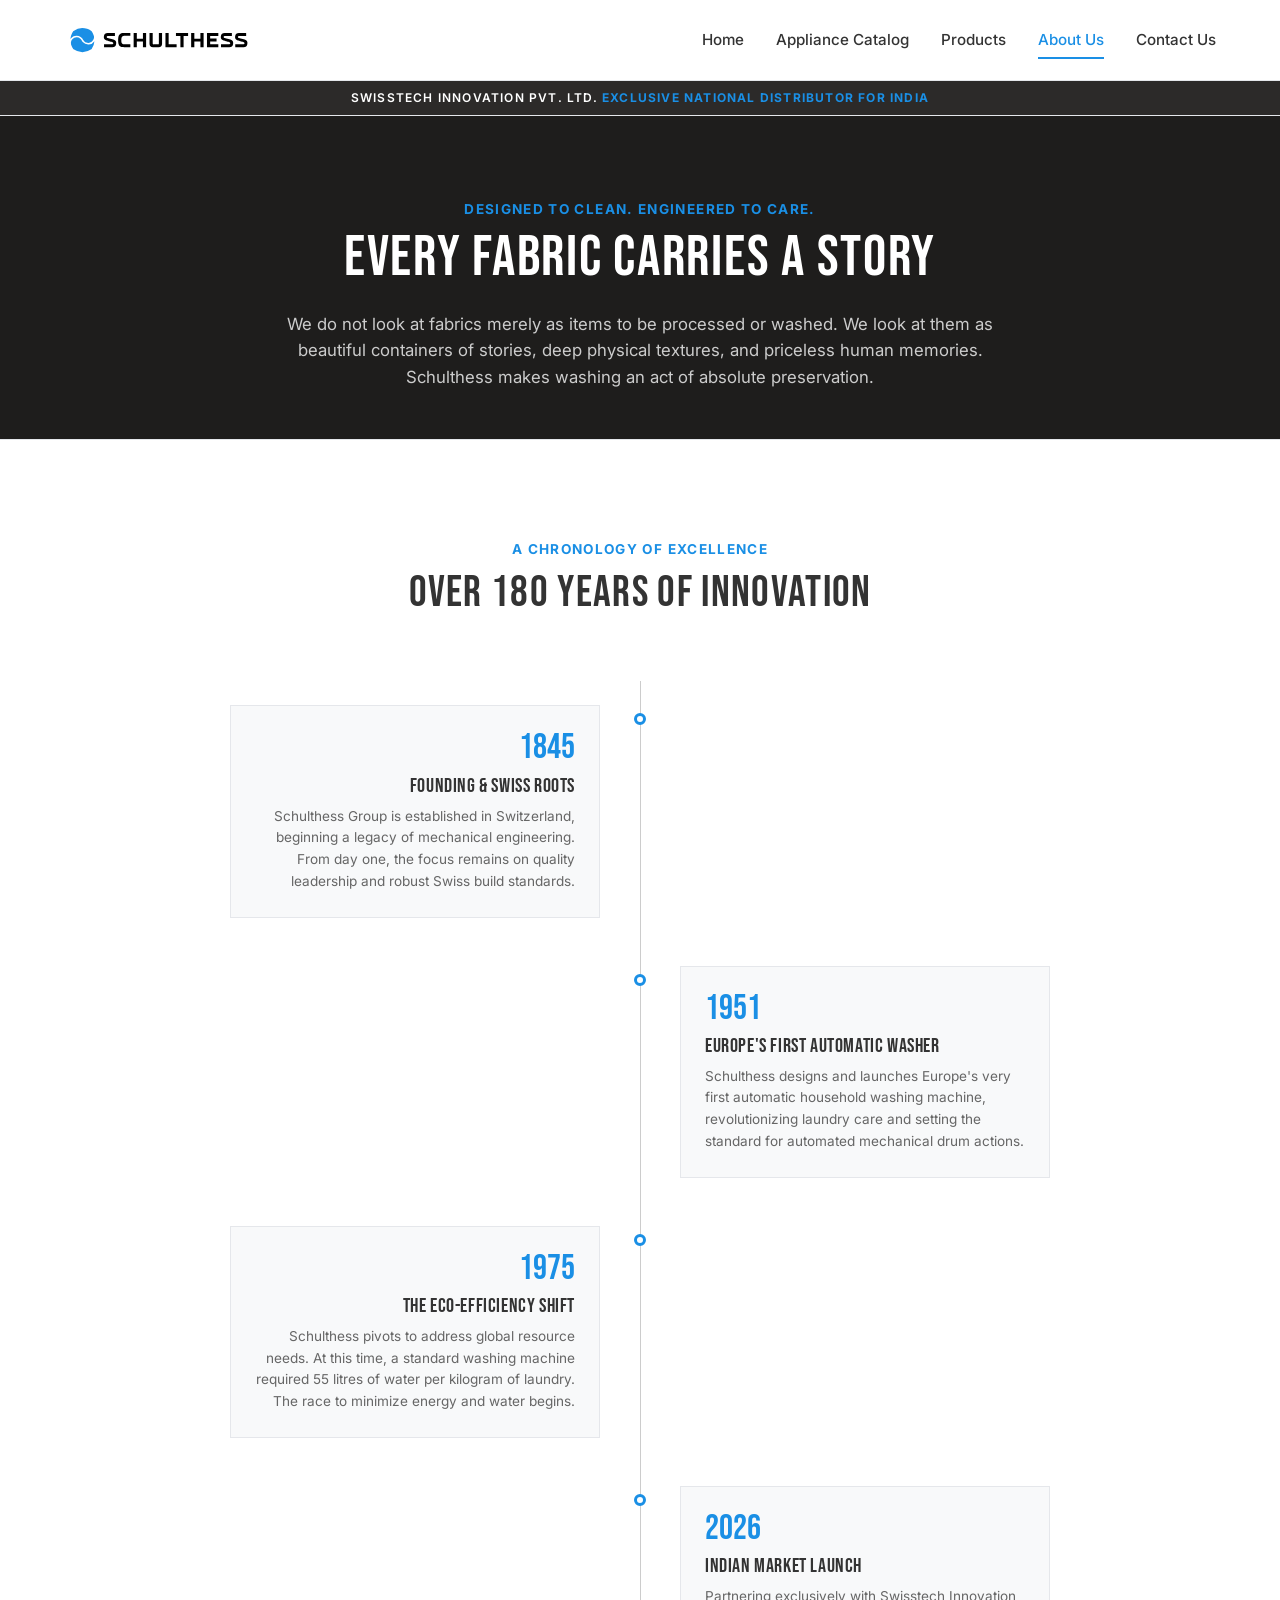
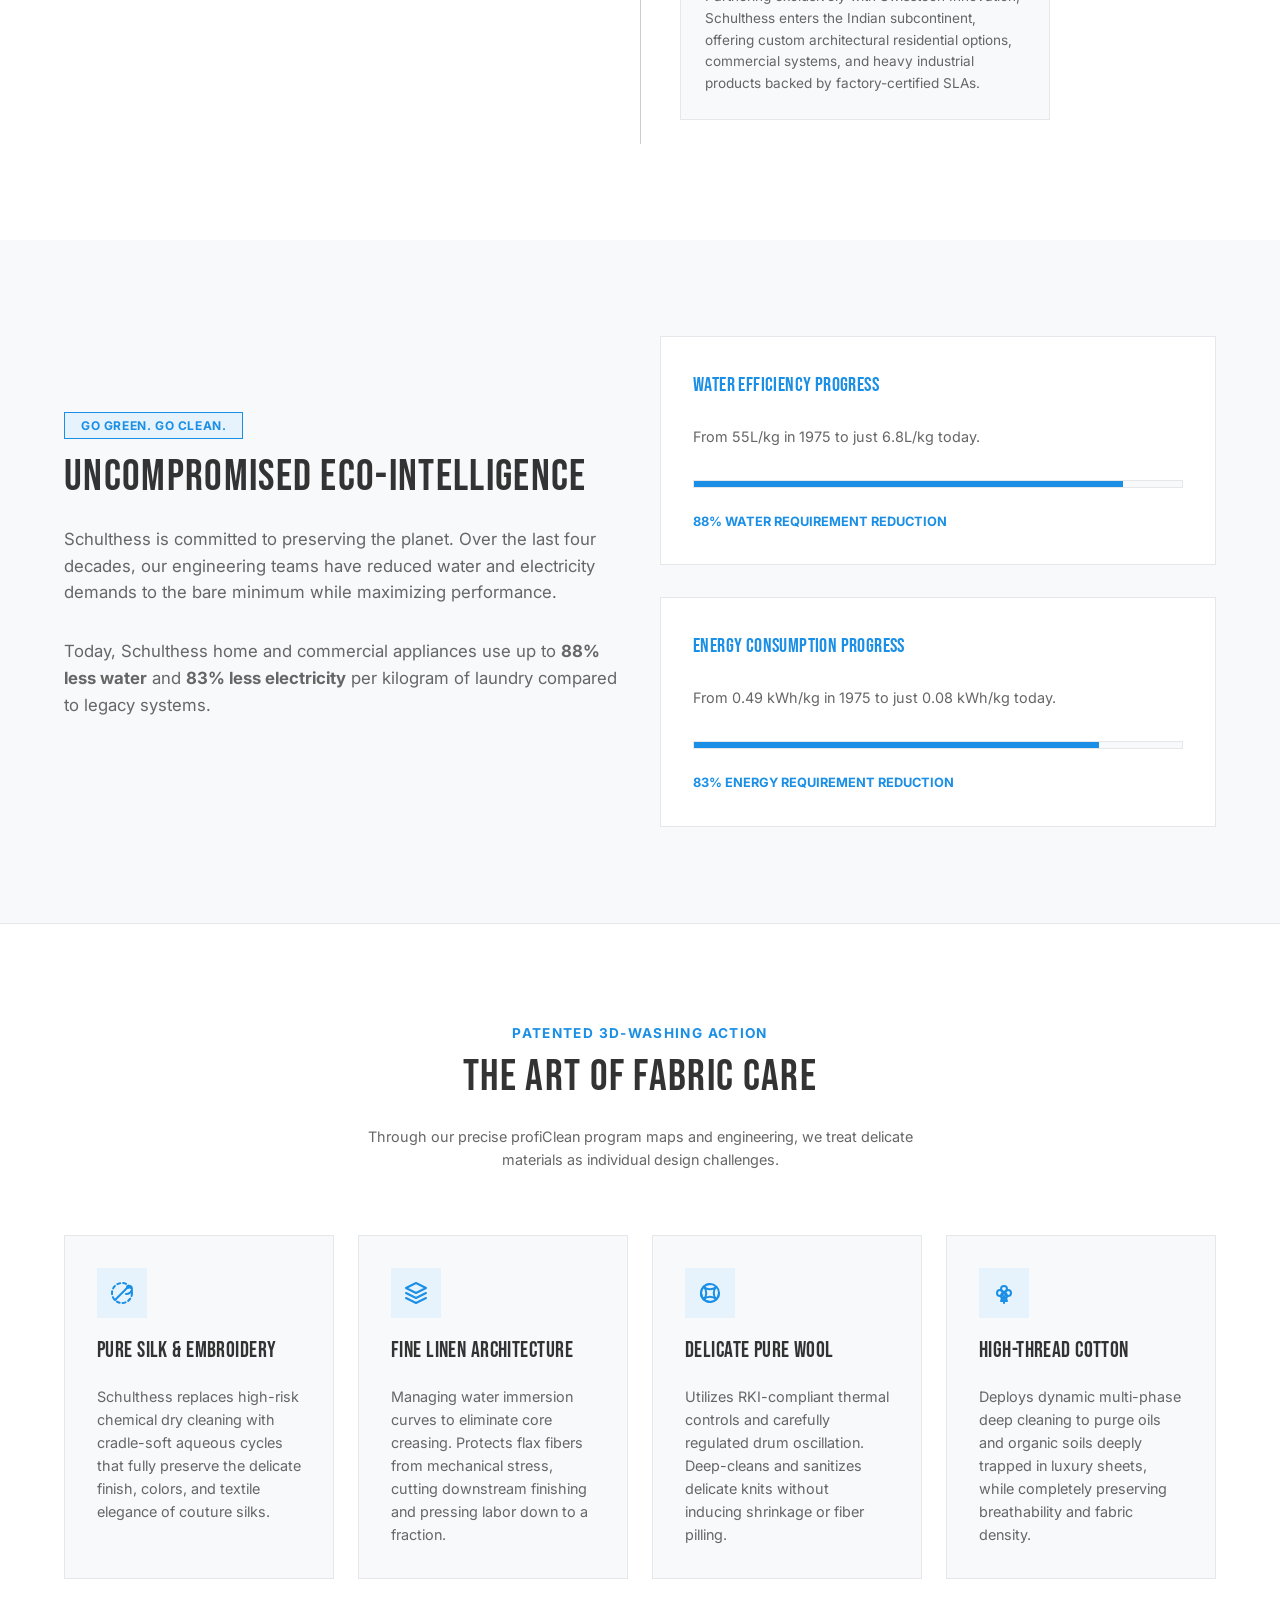
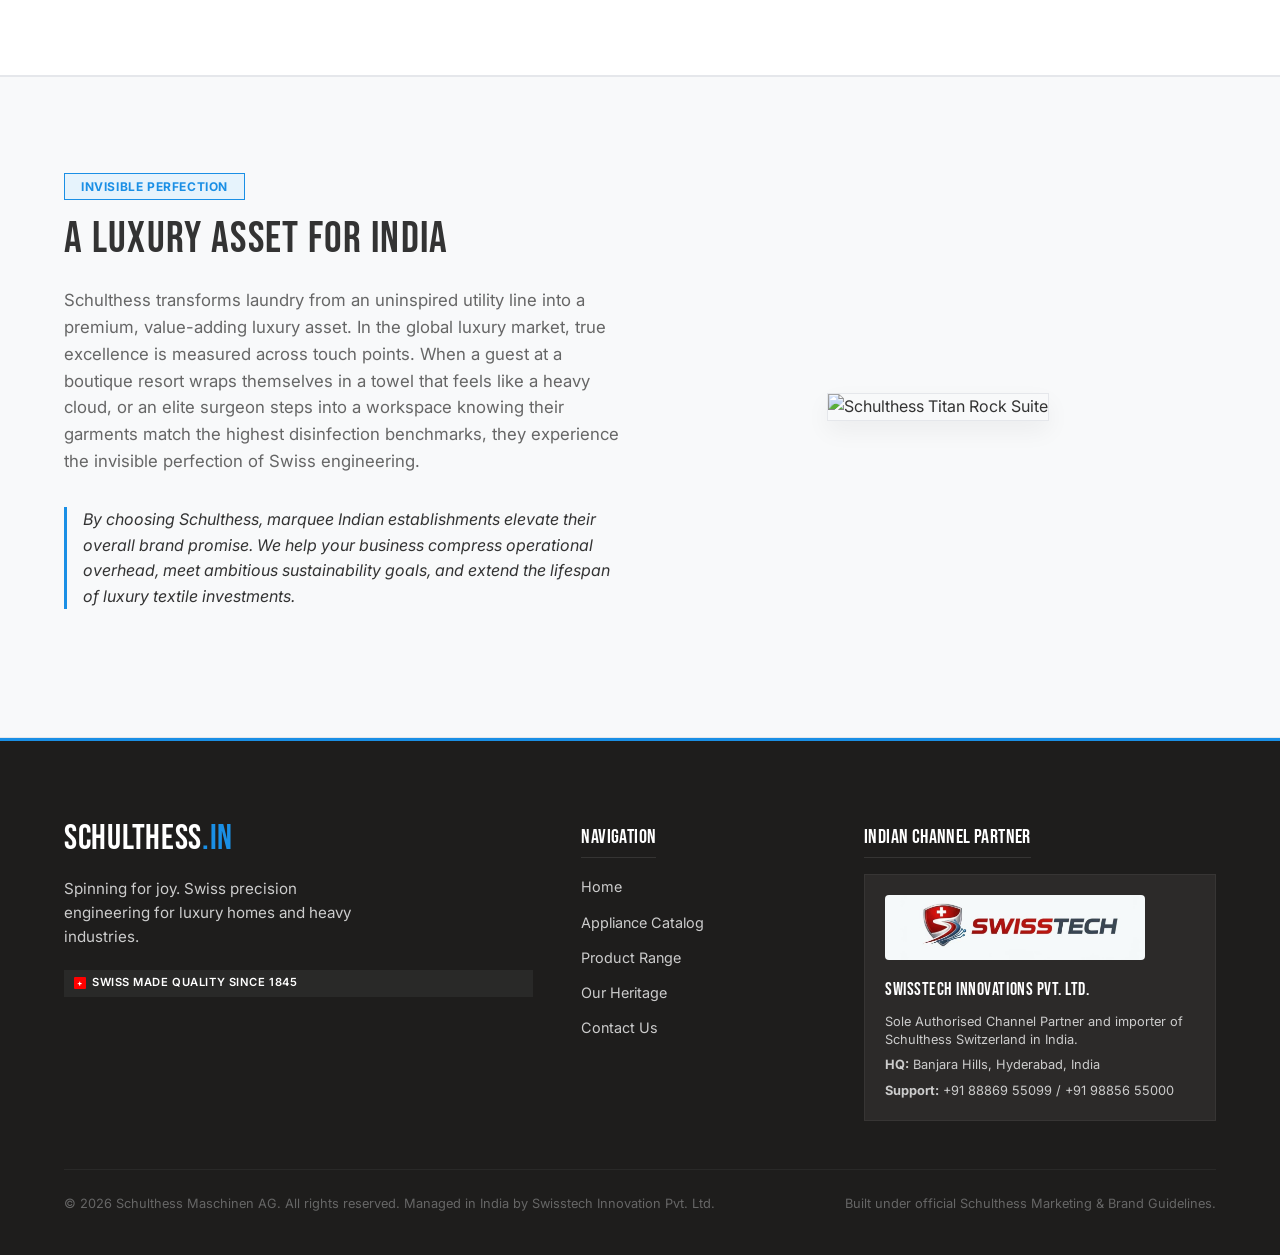
==== schulthess_in/website/about.html @ 448ae42d "feat: rename folder schulthess_website to schulthess_in" ====
<!DOCTYPE html>
<html lang="en">
<head>
  <meta charset="UTF-8">
  <meta name="viewport" content="width=device-width, initial-scale=1.0">
  <title>Our Heritage & Sustainability | Schulthess Swiss Precision</title>
  <meta name="description" content="Discover the 180-year legacy of Schulthess, from founding in 1845 to pioneering Europe's first automatic washing machine in 1951 and modern eco-friendly washing solutions.">
  <link rel="stylesheet" href="styles.css">
</head>
<body>

  <!-- GLOBAL NAVBAR -->
  <nav class="navbar" id="global-nav">
    <div class="container">
      <a href="index.html" class="logo-container" id="nav-logo">
        <img src="images/Schulthess_Logo_20_blau_schwarz.svg" alt="Schulthess" style="height: 38px;">
      </a>

      <div class="menu-toggle" id="mobile-menu" aria-label="Toggle Navigation">
        <span></span>
        <span></span>
        <span></span>
      </div>

      <ul class="nav-links" id="nav-menu">
        <li><a href="index.html" class="nav-link" id="nav-link-home">Home</a></li>
        <li><a href="shop.html" class="nav-link" id="nav-link-shop">Appliance Catalog</a></li>
        <li><a href="products.html" class="nav-link" id="nav-link-products">Products</a></li>
        <li><a href="about.html" class="nav-link active" id="nav-link-about">About Us</a></li>
        <li><a href="contact.html" class="nav-link" id="nav-link-contact">Contact Us</a></li>
      </ul>
    </div>
  </nav>

  <!-- EXCLUSIVE TRUST BANNER -->
  <div class="trust-banner" id="trust-badge">
    Swisstech Innovation Pvt. Ltd. <span>Exclusive National Distributor for India</span>
  </div>

  <!-- ABOUT HERO -->
  <header class="products-hero section-padding" id="about-hero" style="background: var(--bg-dark); border-bottom: 1px solid var(--border-color);">
    <div class="container">
      <div class="section-header" style="margin-bottom: 0;">
        <span class="section-tag" style="color: var(--schulthess-blue);">Designed to Clean. Engineered to Care.</span>
        <h1 class="heading-lg text-light" style="font-size: clamp(2.5rem, 4.5vw, 3.8rem);">Every Fabric Carries a Story</h1>
        <p class="hero-descr" style="color: #cccccc; margin: 1.5rem auto 0 auto; max-width: 750px;">
          We do not look at fabrics merely as items to be processed or washed. We look at them as beautiful containers of stories, deep physical textures, and priceless human memories. Schulthess makes washing an act of absolute preservation.
        </p>
      </div>
    </div>
  </header>

  <!-- HERITAGE STORY & TIMELINE -->
  <section class="timeline-section section-padding" id="timeline-section">
    <div class="container">
      <div class="section-header">
        <span class="section-tag">A Chronology of Excellence</span>
        <h2 class="heading-md">Over 180 Years of Innovation</h2>
      </div>

      <div class="timeline">
        <!-- 1845 -->
        <div class="timeline-item left" id="item-1845">
          <div class="timeline-content">
            <div class="timeline-date">1845</div>
            <h3 class="timeline-title">Founding & Swiss Roots</h3>
            <p class="timeline-body">
              Schulthess Group is established in Switzerland, beginning a legacy of mechanical engineering. From day one, the focus remains on quality leadership and robust Swiss build standards.
            </p>
          </div>
        </div>

        <!-- 1951 -->
        <div class="timeline-item right" id="item-1951">
          <div class="timeline-content">
            <div class="timeline-date">1951</div>
            <h3 class="timeline-title">Europe's First Automatic Washer</h3>
            <p class="timeline-body">
              Schulthess designs and launches Europe's very first automatic household washing machine, revolutionizing laundry care and setting the standard for automated mechanical drum actions.
            </p>
          </div>
        </div>

        <!-- 1975 -->
        <div class="timeline-item left" id="item-1975">
          <div class="timeline-content">
            <div class="timeline-date">1975</div>
            <h3 class="timeline-title">The Eco-Efficiency Shift</h3>
            <p class="timeline-body">
              Schulthess pivots to address global resource needs. At this time, a standard washing machine required 55 litres of water per kilogram of laundry. The race to minimize energy and water begins.
            </p>
          </div>
        </div>

        <!-- 2026 -->
        <div class="timeline-item right" id="item-2026">
          <div class="timeline-content">
            <div class="timeline-date">2026</div>
            <h3 class="timeline-title">Indian Market Launch</h3>
            <p class="timeline-body">
              Partnering exclusively with Swisstech Innovation, Schulthess enters the Indian subcontinent, offering custom architectural residential options, commercial systems, and heavy industrial products backed by factory-certified SLAs.
            </p>
          </div>
        </div>
      </div>
    </div>
  </section>

  <!-- SUSTAINABILITY CALLOUT SECTION -->
  <section class="partnership-section section-padding" id="sustainability-section">
    <div class="container grid-2">
      <div>
        <span class="badge-partnership" style="background: var(--schulthess-blue-light); color: var(--schulthess-blue); border-color: var(--schulthess-blue);">Go Green. Go Clean.</span>
        <h2 class="heading-md" style="margin-top: 1rem;">Uncompromised Eco-Intelligence</h2>
        <p class="hero-descr" style="margin-top: 1rem;">
          Schulthess is committed to preserving the planet. Over the last four decades, our engineering teams have reduced water and electricity demands to the bare minimum while maximizing performance.
        </p>
        <p class="hero-descr" style="margin-top: 1rem; font-size: 1.05rem;">
          Today, Schulthess home and commercial appliances use up to <strong>88% less water</strong> and <strong>83% less electricity</strong> per kilogram of laundry compared to legacy systems.
        </p>
      </div>

      <div style="display: flex; flex-direction: column; gap: 2rem;">
        <!-- Water efficiency visual bar -->
        <div class="feature-card" style="background: var(--bg-primary);">
          <h4 class="heading-sm" style="font-size: 1.25rem; color: var(--schulthess-blue);">Water Efficiency Progress</h4>
          <p class="feature-descr" style="margin: 0.5rem 0 1rem 0;">From 55L/kg in 1975 to just 6.8L/kg today.</p>
          <div style="width: 100%; height: 8px; background: var(--bg-secondary); border: 1px solid var(--border-color); overflow: hidden; position: relative;">
            <div style="width: 88%; height: 100%; background: var(--schulthess-blue);"></div>
          </div>
          <span style="font-size: 0.8rem; text-transform: uppercase; color: var(--schulthess-blue); font-weight: 700; margin-top: 0.5rem; display: block;">88% Water Requirement Reduction</span>
        </div>

        <!-- Energy efficiency visual bar -->
        <div class="feature-card" style="background: var(--bg-primary);">
          <h4 class="heading-sm" style="font-size: 1.25rem; color: var(--schulthess-blue);">Energy Consumption Progress</h4>
          <p class="feature-descr" style="margin: 0.5rem 0 1rem 0;">From 0.49 kWh/kg in 1975 to just 0.08 kWh/kg today.</p>
          <div style="width: 100%; height: 8px; background: var(--bg-secondary); border: 1px solid var(--border-color); overflow: hidden; position: relative;">
            <div style="width: 83%; height: 100%; background: var(--schulthess-blue);"></div>
          </div>
          <span style="font-size: 0.8rem; text-transform: uppercase; color: var(--schulthess-blue); font-weight: 700; margin-top: 0.5rem; display: block;">83% Energy Requirement Reduction</span>
        </div>
      </div>
    </div>
  </section>

  <!-- FABRIC CARE GRID -->
  <section class="features-section section-padding" id="fabric-care-section" style="background: var(--bg-primary);">
    <div class="container">
      <div class="section-header">
        <span class="section-tag">Patented 3D-Washing Action</span>
        <h2 class="heading-md">The Art of Fabric Care</h2>
        <p class="feature-descr" style="max-width: 600px; margin: 0 auto;">Through our precise profiClean program maps and engineering, we treat delicate materials as individual design challenges.</p>
      </div>
      
      <div class="grid-4" style="margin-top: 3rem;">
        <!-- Silk -->
        <div class="feature-card">
          <div class="feature-icon-wrapper">
            <svg viewBox="0 0 24 24" style="fill: none !important;" stroke="currentColor" stroke-width="2" stroke-linecap="round" stroke-linejoin="round" aria-hidden="true">
              <circle cx="12" cy="12" r="10" stroke-dasharray="3 3" />
              <path d="M19 5L5 19" />
              <circle cx="18" cy="6" r="1" />
              <path d="M18 6c2-2 4-1 4 2s-3 5-6 5" />
            </svg>
          </div>
          <h3 class="heading-sm feature-title">Pure Silk & Embroidery</h3>
          <p class="feature-descr">
            Schulthess replaces high-risk chemical dry cleaning with cradle-soft aqueous cycles that fully preserve the delicate finish, colors, and textile elegance of couture silks.
          </p>
        </div>

        <!-- Linen -->
        <div class="feature-card">
          <div class="feature-icon-wrapper">
            <svg viewBox="0 0 24 24" style="fill: none !important;" stroke="currentColor" stroke-width="2" stroke-linecap="round" stroke-linejoin="round" aria-hidden="true">
              <polygon points="12 2 2 7 12 12 22 7 12 2" />
              <polyline points="2 17 12 22 22 17" />
              <polyline points="2 12 12 17 22 12" />
            </svg>
          </div>
          <h3 class="heading-sm feature-title">Fine Linen Architecture</h3>
          <p class="feature-descr">
            Managing water immersion curves to eliminate core creasing. Protects flax fibers from mechanical stress, cutting downstream finishing and pressing labor down to a fraction.
          </p>
        </div>

        <!-- Wool -->
        <div class="feature-card">
          <div class="feature-icon-wrapper">
            <svg viewBox="0 0 24 24" style="fill: none !important;" stroke="currentColor" stroke-width="2" stroke-linecap="round" stroke-linejoin="round" aria-hidden="true">
              <circle cx="12" cy="12" r="9" />
              <path d="M12 3a9 9 0 0 0 0 18" />
              <path d="M3 12a9 9 0 0 0 18 0" />
              <path d="M6 6c3 3 9 3 12 0" />
              <path d="M6 18c3-3 9-3 12 0" />
              <path d="M6 6c3 3 3 9 0 12" />
              <path d="M18 6c-3 3-3 9 0 12" />
            </svg>
          </div>
          <h3 class="heading-sm feature-title">Delicate Pure Wool</h3>
          <p class="feature-descr">
            Utilizes RKI-compliant thermal controls and carefully regulated drum oscillation. Deep-cleans and sanitizes delicate knits without inducing shrinkage or fiber pilling.
          </p>
        </div>

        <!-- Cotton -->
        <div class="feature-card">
          <div class="feature-icon-wrapper">
            <svg viewBox="0 0 24 24" style="fill: none !important;" stroke="currentColor" stroke-width="2" stroke-linecap="round" stroke-linejoin="round" aria-hidden="true">
              <circle cx="12" cy="8" r="3" />
              <circle cx="8" cy="12" r="3" />
              <circle cx="16" cy="12" r="3" />
              <circle cx="12" cy="15" r="3" />
              <path d="M12 15c-2 2-3 5-3 5h6s-1-3-3-5" />
              <path d="M12 20v2" />
            </svg>
          </div>
          <h3 class="heading-sm feature-title">High-Thread Cotton</h3>
          <p class="feature-descr">
            Deploys dynamic multi-phase deep cleaning to purge oils and organic soils deeply trapped in luxury sheets, while completely preserving breathability and fabric density.
          </p>
        </div>
      </div>
    </div>
  </section>

  <!-- LUXURY BRAND MISSION -->
  <section class="partnership-section section-padding" id="luxury-mission-section" style="background: var(--bg-secondary); border-top: 1px solid var(--border-color); border-bottom: 1px solid var(--border-color);">
    <div class="container grid-2">
      <div>
        <span class="badge-partnership" style="background: var(--schulthess-blue-light); color: var(--schulthess-blue); border-color: var(--schulthess-blue);">Invisible Perfection</span>
        <h2 class="heading-md" style="margin-top: 1rem;">A Luxury Asset for India</h2>
        <p class="hero-descr">
          Schulthess transforms laundry from an uninspired utility line into a premium, value-adding luxury asset. In the global luxury market, true excellence is measured across touch points. When a guest at a boutique resort wraps themselves in a towel that feels like a heavy cloud, or an elite surgeon steps into a workspace knowing their garments match the highest disinfection benchmarks, they experience the invisible perfection of Swiss engineering.
        </p>
        <p class="hero-descr" style="font-size: 1rem; font-style: italic; color: var(--text-dark); border-left: 3px solid var(--schulthess-blue); padding-left: 1rem; margin-top: 1rem;">
          By choosing Schulthess, marquee Indian establishments elevate their overall brand promise. We help your business compress operational overhead, meet ambitious sustainability goals, and extend the lifespan of luxury textile investments.
        </p>
      </div>
      <div style="display: flex; justify-content: center; align-items: center; position: relative;">
        <img src="images/Titan_Rock_Inszenierung_Room2.jpg" alt="Schulthess Titan Rock Suite" style="max-width: 100%; border: 1px solid var(--border-color); box-shadow: 0 10px 25px rgba(0,0,0,0.05); max-height: 300px; object-fit: cover;">
      </div>
    </div>
  </section>

  <!-- GLOBAL FOOTER -->
  <footer class="footer" id="global-footer">
    <div class="container">
      <div class="footer-grid">
        <div class="footer-brand" id="footer-logo">
          <div class="footer-logo-text">SCHULTHESS<span>.IN</span></div>
          <p class="footer-tagline">Spinning for joy. Swiss precision engineering for luxury homes and heavy industries.</p>
          <div class="swiss-made-badge" id="swiss-made">
            <span class="swiss-cross">+</span>
            <span>Swiss Made Quality Since 1845</span>
          </div>
        </div>
        <div class="footer-nav" id="footer-links-col">
          <h4 class="footer-col-title">Navigation</h4>
          <ul class="footer-links">
            <li><a href="index.html">Home</a></li>
            <li><a href="shop.html">Appliance Catalog</a></li>
            <li><a href="products.html">Product Range</a></li>
            <li><a href="about.html">Our Heritage</a></li>
            <li><a href="contact.html">Contact Us</a></li>
          </ul>
        </div>
        <div class="footer-partner" id="footer-partner-col">
          <h4 class="footer-col-title">Indian Channel Partner</h4>
          <div class="footer-partner-card">
            <img src="images/swisstech_logo.jpg" alt="Swisstech Innovations" class="footer-partner-logo">
            <h4>Swisstech Innovations Pvt. Ltd.</h4>
            <p>Sole Authorised Channel Partner and importer of Schulthess Switzerland in India.</p>
            <p><strong>HQ:</strong> Banjara Hills, Hyderabad, India</p>
            <p><strong>Support:</strong> +91 88869 55099 / +91 98856 55000</p>
          </div>
        </div>
      </div>
      <div class="footer-bottom">
        <p>&copy; 2026 Schulthess Maschinen AG. All rights reserved. Managed in India by Swisstech Innovation Pvt. Ltd.</p>
        <p>Built under official Schulthess Marketing & Brand Guidelines.</p>
      </div>
    </div>
  </footer>

  <!-- MOBILE NAVIGATION TRIGGER JAVASCRIPT -->
  <script>
    const mobileMenu = document.getElementById('mobile-menu');
    const navMenu = document.getElementById('nav-menu');
    const navbar = document.getElementById('global-nav');

    mobileMenu.addEventListener('click', () => {
      navMenu.classList.toggle('active');
      mobileMenu.classList.toggle('active');
    });

    window.addEventListener('scroll', () => {
      if (window.scrollY > 50) {
        navbar.classList.add('navbar-scrolled');
      } else {
        navbar.classList.remove('navbar-scrolled');
      }
    });
  </script>
</body>
</html>
---- schulthess_in/website/styles.css ----
@import url('https://fonts.googleapis.com/css2?family=Bebas+Neue&family=Inter:wght@300;400;500;600;700&display=swap');

/* --- DESIGN SYSTEM & TOKEN VARIABLES --- */
:root {
  /* Brand Colors */
  --schulthess-blue: #1A8FE5;
  --schulthess-blue-dark: #0f62a1;
  --schulthess-blue-light: #e6f3fc;
  
  /* Neutral Palette */
  --bg-primary: #ffffff;
  --bg-secondary: #f8f9fa;
  --bg-dark: #1e1d1c;
  --bg-dark-accent: #2c2a29;
  --text-dark: #333333;
  --text-muted: #666666;
  --text-light: #ffffff;
  --border-color: #e5e7eb;
  --border-color-dark: #cccccc;
  
  /* Fonts */
  --font-heading: 'Bebas Neue', 'Helvetica Neue', Arial, sans-serif;
  --font-body: 'Inter', -apple-system, BlinkMacSystemFont, Arial, sans-serif;
  
  /* Transitions */
  --transition-fast: 0.15s ease;
  --transition-normal: 0.25s ease;
}

/* --- RESET & GLOBAL STYLES --- */
*, *::before, *::after {
  box-sizing: border-box;
  margin: 0;
  padding: 0;
}

html {
  scroll-behavior: smooth;
  font-size: 16px;
  -webkit-font-smoothing: antialiased;
}

body {
  font-family: var(--font-body);
  background-color: var(--bg-primary);
  color: var(--text-dark);
  line-height: 1.6;
  overflow-x: hidden;
}

/* Custom Scrollbar - Flat and Minimal */
::-webkit-scrollbar {
  width: 8px;
}
::-webkit-scrollbar-track {
  background: var(--bg-secondary);
}
::-webkit-scrollbar-thumb {
  background: var(--border-color-dark);
  border-radius: 0px;
}
::-webkit-scrollbar-thumb:hover {
  background: var(--schulthess-blue);
}

/* --- TYPOGRAPHY --- */
h1, h2, h3, h4, h5, h6 {
  font-family: var(--font-heading);
  letter-spacing: 0.03em;
  font-weight: 400;
  text-transform: uppercase;
  color: var(--text-dark);
}

p {
  font-weight: 400;
  color: var(--text-muted);
}

.heading-lg {
  font-size: clamp(3rem, 5vw, 4.5rem);
  line-height: 1.0;
  margin-bottom: 1.5rem;
}

.heading-md {
  font-size: clamp(2rem, 3.5vw, 2.75rem);
  line-height: 1.1;
  margin-bottom: 1.5rem;
}

.heading-sm {
  font-size: clamp(1.2rem, 1.8vw, 1.5rem);
  letter-spacing: 0.02em;
}

/* --- LAYOUT UTILITIES --- */
.container {
  width: 100%;
  max-width: 1200px;
  margin: 0 auto;
  padding: 0 1.5rem;
}

.grid-2 {
  display: grid;
  grid-template-columns: repeat(2, 1fr);
  gap: 2.5rem;
  align-items: center;
}

.grid-3 {
  display: grid;
  grid-template-columns: repeat(3, 1fr);
  gap: 2rem;
}

.grid-4 {
  display: grid;
  grid-template-columns: repeat(4, 1fr);
  gap: 1.5rem;
}

@media (max-width: 992px) {
  .grid-2, .grid-3, .grid-4 {
    grid-template-columns: 1fr;
    gap: 2rem;
  }
}

.section-padding {
  padding: 6rem 0;
}

@media (max-width: 768px) {
  .section-padding {
    padding: 4rem 0;
  }
}

/* --- BUTTONS --- */
.btn {
  display: inline-flex;
  align-items: center;
  justify-content: center;
  padding: 0.8rem 2rem;
  font-family: var(--font-body);
  font-weight: 600;
  font-size: 0.9rem;
  letter-spacing: 0.05em;
  text-transform: uppercase;
  text-decoration: none;
  border-radius: 0px; /* Sharp corners like Swiss site */
  cursor: pointer;
  transition: all var(--transition-fast);
  border: 1px solid transparent;
}

.btn-primary {
  background-color: var(--schulthess-blue);
  color: var(--text-light);
  border-color: var(--schulthess-blue);
}

.btn-primary:hover {
  background-color: var(--schulthess-blue-dark);
  border-color: var(--schulthess-blue-dark);
}

.btn-secondary {
  background-color: transparent;
  color: var(--text-dark);
  border-color: var(--text-dark);
}

.btn-secondary:hover {
  background-color: var(--text-dark);
  color: var(--text-light);
}

.btn-white-outline {
  background-color: transparent;
  color: var(--text-light);
  border-color: var(--text-light);
}

.btn-white-outline:hover {
  background-color: var(--text-light);
  color: var(--text-dark);
}

.btn-green {
  background-color: #a5cd7c;
  color: #1e1d1c;
  border-color: #a5cd7c;
}

.btn-green:hover {
  background-color: #8eb365;
  border-color: #8eb365;
}

/* --- NAVBAR --- */
.navbar {
  position: fixed;
  top: 0;
  left: 0;
  width: 100%;
  z-index: 1000;
  background: var(--bg-primary);
  border-bottom: 1px solid var(--border-color);
  transition: all var(--transition-normal);
}

.navbar .container {
  display: flex;
  justify-content: space-between;
  align-items: center;
  height: 80px;
}

.logo-container {
  display: flex;
  align-items: center;
  text-decoration: none;
  gap: 0.5rem;
}

.logo-nautilus {
  width: 36px;
  height: 36px;
}

.logo-text {
  font-family: var(--font-heading);
  font-size: 2.0rem;
  color: var(--text-dark);
  letter-spacing: 0.02em;
  line-height: 1;
}

.logo-text span {
  color: var(--schulthess-blue);
}

.nav-links {
  display: flex;
  list-style: none;
  gap: 2rem;
  align-items: center;
}

.nav-link {
  text-decoration: none;
  color: var(--text-dark);
  font-family: var(--font-body);
  font-weight: 500;
  font-size: 0.95rem;
  transition: color var(--transition-fast);
  padding: 0.5rem 0;
  border-bottom: 2px solid transparent;
}

.nav-link:hover, .nav-link.active {
  color: var(--schulthess-blue);
  border-bottom-color: var(--schulthess-blue);
}

/* Mobile Menu Toggle */
.menu-toggle {
  display: none;
  flex-direction: column;
  justify-content: space-between;
  width: 25px;
  height: 18px;
  cursor: pointer;
}

.menu-toggle span {
  display: block;
  width: 100%;
  height: 2px;
  background-color: var(--text-dark);
  transition: all var(--transition-fast);
}

@media (max-width: 768px) {
  .menu-toggle {
    display: flex;
  }
  .nav-links {
    position: fixed;
    top: 80px;
    left: -100%;
    width: 100%;
    height: calc(100vh - 80px);
    background: var(--bg-primary);
    flex-direction: column;
    padding: 2.5rem 1.5rem;
    gap: 1.5rem;
    align-items: flex-start;
    transition: left var(--transition-normal);
    border-top: 1px solid var(--border-color);
  }
  .nav-links.active {
    left: 0;
  }
}

/* --- TRUST BANNER --- */
.trust-banner {
  background: var(--bg-dark-accent);
  color: var(--text-light);
  padding: 0.5rem 0;
  font-size: 0.75rem;
  letter-spacing: 0.1em;
  text-transform: uppercase;
  text-align: center;
  position: relative;
  z-index: 999;
  font-weight: 600;
  margin-top: 80px; /* Account for navbar */
  border-bottom: 1px solid var(--border-color);
}

.trust-banner span {
  color: var(--schulthess-blue);
  font-weight: bold;
}

/* --- HERO SECTION --- */
.hero {
  background: var(--bg-secondary);
  padding: 5rem 0;
  min-height: auto;
  border-bottom: 1px solid var(--border-color);
}

.hero-content {
  display: flex;
  flex-direction: column;
}

.hero-subtitle {
  font-size: 0.85rem;
  letter-spacing: 0.1em;
  text-transform: uppercase;
  color: var(--schulthess-blue);
  font-weight: 700;
  margin-bottom: 0.75rem;
}

.hero-descr {
  font-size: 1.05rem;
  color: var(--text-muted);
  margin-bottom: 2rem;
  font-weight: 400;
}

.hero-ctas {
  display: flex;
  gap: 1rem;
}

.hero-visual {
  display: flex;
  justify-content: center;
  align-items: center;
}

/* Circular Drum / Machine Graphic Styled Clean & Flat */
.drum-graphic {
  position: relative;
  width: 320px;
  height: 320px;
  border: 1px solid var(--border-color-dark);
  display: flex;
  align-items: center;
  justify-content: center;
  background: var(--bg-primary);
}

.drum-circle {
  position: absolute;
  border-radius: 50%;
  border: 1px solid var(--border-color);
}

.drum-circle-outer {
  width: 85%;
  height: 85%;
  border: 2px solid var(--schulthess-blue);
  opacity: 0.2;
}

.drum-circle-mid {
  width: 70%;
  height: 70%;
  border: 1.5px dashed var(--schulthess-blue);
  opacity: 0.4;
}

.drum-circle-inner {
  width: 55%;
  height: 55%;
  border: 1px solid var(--border-color-dark);
  display: flex;
  align-items: center;
  justify-content: center;
  background: var(--bg-secondary);
}

.drum-core {
  font-family: var(--font-heading);
  font-size: 2.2rem;
  color: var(--schulthess-blue);
  letter-spacing: 0.05em;
  text-align: center;
}

.drum-core span {
  display: block;
  font-size: 0.8rem;
  font-family: var(--font-body);
  color: var(--text-dark);
  text-transform: uppercase;
  letter-spacing: 0.1em;
  font-weight: 700;
}

@media (max-width: 992px) {
  .hero {
    padding: 3rem 0;
  }
  .drum-graphic {
    width: 250px;
    height: 250px;
    margin-top: 2rem;
  }
}

/* --- STATS SECTION --- */
.stats-bar {
  background: var(--bg-dark);
  color: var(--text-light);
  padding: 3rem 0;
  border-bottom: 1px solid var(--border-color);
}

.stats-grid {
  display: grid;
  grid-template-columns: repeat(4, 1fr);
  gap: 1.5rem;
  text-align: center;
}

.stat-item {
  border-right: 1px solid rgba(255,255,255,0.1);
  padding: 0 1rem;
}

.stat-item:last-child {
  border-right: none;
}

.stat-num {
  font-family: var(--font-heading);
  font-size: 3.5rem;
  line-height: 1;
  color: var(--schulthess-blue);
  margin-bottom: 0.25rem;
}

.stat-num span {
  color: #a5cd7c;
}

.stat-label {
  font-size: 0.8rem;
  text-transform: uppercase;
  letter-spacing: 0.08em;
  color: #cccccc;
  font-weight: 500;
}

@media (max-width: 768px) {
  .stats-grid {
    grid-template-columns: repeat(2, 1fr);
    gap: 2rem;
  }
  .stat-item {
    border-right: none;
  }
}

/* --- FEATURES GRID / PILLARS --- */
.features-section {
  background: var(--bg-primary);
  border-bottom: 1px solid var(--border-color);
}

.section-header {
  text-align: center;
  max-width: 800px;
  margin: 0 auto 4rem auto;
}

.section-header .section-tag {
  color: var(--schulthess-blue);
  font-size: 0.85rem;
  text-transform: uppercase;
  letter-spacing: 0.1em;
  font-weight: 700;
  margin-bottom: 0.5rem;
  display: inline-block;
}

.features-grid {
  display: grid;
  grid-template-columns: repeat(3, 1fr);
  gap: 2rem;
}

.feature-card {
  background: var(--bg-secondary);
  border: 1px solid var(--border-color);
  border-radius: 0px;
  padding: 2rem;
  transition: all var(--transition-fast);
  display: flex;
  flex-direction: column;
  gap: 1rem;
}

.feature-card:hover {
  background: var(--bg-primary);
  border-color: var(--schulthess-blue);
}

.feature-icon-wrapper {
  width: 50px;
  height: 50px;
  background: var(--schulthess-blue-light);
  display: flex;
  align-items: center;
  justify-content: center;
  color: var(--schulthess-blue);
  transition: all var(--transition-fast);
}

.feature-card:hover .feature-icon-wrapper {
  background: var(--schulthess-blue);
  color: var(--text-light);
}

.feature-icon-wrapper svg {
  width: 24px;
  height: 24px;
  fill: currentColor;
}

.feature-title {
  color: var(--text-dark);
  font-size: 1.35rem;
}

.feature-descr {
  color: var(--text-muted);
  font-size: 0.9rem;
}

/* --- PARTNERSHIP HIGHLIGHT --- */
.partnership-section {
  background: var(--bg-secondary);
  border-bottom: 1px solid var(--border-color);
}

.partnership-content {
  display: flex;
  flex-direction: column;
  gap: 1.25rem;
}

.badge-partnership {
  align-self: flex-start;
  background: #e6f7df;
  color: #4b7d30;
  padding: 0.3rem 1rem;
  font-size: 0.75rem;
  font-weight: 700;
  text-transform: uppercase;
  letter-spacing: 0.05em;
  border: 1px solid #d1eed1;
}

.partnership-logo-grid {
  display: flex;
  gap: 2rem;
  align-items: center;
  margin-top: 1.5rem;
}

.partner-logo-box {
  background: var(--bg-primary);
  border: 1px solid var(--border-color);
  padding: 1rem 2rem;
  display: flex;
  align-items: center;
  justify-content: center;
  height: 70px;
  width: 180px;
}

.partner-logo-box h3 {
  font-size: 1.5rem;
  letter-spacing: 0.02em;
  color: var(--text-dark);
}

.partner-logo-box h3 span {
  color: var(--schulthess-blue);
}

/* --- INTERACTIVE PRODUCT TABS (PRODUCTS PAGE) --- */
.products-hero {
  background: var(--bg-dark);
  color: var(--text-light);
  padding: 5rem 0 3rem 0;
  border-bottom: 1px solid var(--border-color);
}

.products-hero .heading-lg {
  color: var(--text-light);
}

.tabs-container {
  margin-top: -2rem;
  position: relative;
  z-index: 10;
  background: var(--bg-primary);
  padding-bottom: 4rem;
}

.tabs-nav {
  display: flex;
  justify-content: center;
  gap: 1rem;
  margin-bottom: 3rem;
}

.tab-btn {
  background: var(--bg-secondary);
  border: 1px solid var(--border-color);
  padding: 1rem 2rem;
  font-family: var(--font-body);
  font-weight: 600;
  font-size: 0.9rem;
  letter-spacing: 0.02em;
  text-transform: uppercase;
  color: var(--text-dark);
  cursor: pointer;
  border-radius: 0px;
  transition: all var(--transition-fast);
  min-width: 180px;
  text-align: center;
}

.tab-btn.active {
  background: var(--schulthess-blue);
  color: var(--text-light);
  border-color: var(--schulthess-blue);
}

.tab-btn:hover:not(.active) {
  border-color: var(--schulthess-blue);
}

@media (max-width: 768px) {
  .tabs-nav {
    flex-direction: column;
    align-items: stretch;
    padding: 0 1rem;
  }
}

.tab-pane {
  display: none;
}

.tab-pane.active {
  display: block;
}

/* Product Showcase Layout - Split Grid */
.product-showcase {
  display: grid;
  grid-template-columns: 1fr 1.5fr;
  gap: 3rem;
  margin-bottom: 4rem;
  align-items: start;
}

.product-gallery {
  position: relative;
  background: var(--bg-secondary);
  border: 1px solid var(--border-color);
  height: 400px;
  display: flex;
  align-items: center;
  justify-content: center;
  overflow: hidden;
}

.product-placeholder-img {
  z-index: 2;
  text-align: center;
  color: var(--text-muted);
}

.product-placeholder-img svg {
  width: 90px;
  height: 90px;
  color: var(--border-color-dark);
  margin-bottom: 1rem;
}

.color-swatches {
  display: flex;
  gap: 0.75rem;
  justify-content: center;
  margin-top: 1rem;
}

.swatch {
  width: 20px;
  height: 20px;
  border-radius: 50%;
  border: 1.5px solid var(--bg-primary);
  box-shadow: 0 0 0 1px var(--border-color-dark);
  cursor: pointer;
  transition: transform var(--transition-fast);
}

.swatch:hover, .swatch.active {
  transform: scale(1.15);
}

.swatch-snow { background-color: #ffffff; }
.swatch-stone { background-color: #9e978e; }
.swatch-carbon { background-color: #444241; }
.swatch-gold { background-color: #d4af37; }
.swatch-rose { background-color: #b76e79; }
.swatch-titan { background-color: #555d61; }

.product-details {
  display: flex;
  flex-direction: column;
  gap: 1rem;
}

.model-series {
  color: var(--schulthess-blue);
  font-family: var(--font-body);
  font-weight: 700;
  font-size: 0.85rem;
  text-transform: uppercase;
  letter-spacing: 0.05em;
}

.product-description {
  color: var(--text-muted);
  font-size: 0.95rem;
  line-height: 1.6;
}

.product-spec-highlights {
  display: grid;
  grid-template-columns: repeat(3, 1fr);
  gap: 1rem;
  margin: 1rem 0;
}

.spec-highlight-card {
  background: var(--bg-secondary);
  border: 1px solid var(--border-color);
  padding: 1rem;
  text-align: center;
}

.spec-highlight-card .spec-num {
  font-family: var(--font-heading);
  font-size: 1.8rem;
  color: var(--text-dark);
  line-height: 1.1;
}

.spec-highlight-card .spec-lbl {
  font-size: 0.7rem;
  text-transform: uppercase;
  color: var(--text-muted);
  letter-spacing: 0.05em;
  margin-top: 0.25rem;
}

@media (max-width: 992px) {
  .product-showcase {
    grid-template-columns: 1fr;
    gap: 2rem;
  }
}

/* --- TECHNICAL SPECIFICATION TABLES --- */
.spec-table-wrapper {
  margin-top: 3rem;
  background: var(--bg-primary);
  border: 1px solid var(--border-color);
  overflow-hidden: true;
}

.spec-table-title {
  background: var(--bg-dark);
  color: var(--text-light);
  padding: 1rem 1.5rem;
  font-size: 1.25rem;
}

.spec-table {
  width: 100%;
  border-collapse: collapse;
  text-align: left;
}

.spec-table th, .spec-table td {
  padding: 1rem 1.5rem;
  border-bottom: 1px solid var(--border-color);
  font-size: 0.9rem;
}

.spec-table th {
  background: var(--bg-secondary);
  font-family: var(--font-body);
  font-weight: 700;
  text-transform: uppercase;
  letter-spacing: 0.05em;
  color: var(--text-dark);
}

.spec-table tr:nth-child(even) td {
  background: var(--bg-secondary);
}

.spec-table td.spec-param {
  font-weight: 600;
  color: var(--text-dark);
  width: 35%;
}

.spec-table td.spec-val {
  color: var(--text-muted);
}

/* --- PRICING SECTION --- */
.pricing-section {
  background: var(--bg-secondary);
  border-bottom: 1px solid var(--border-color);
}

.pricing-table-wrapper {
  display: grid;
  grid-template-columns: repeat(3, 1fr);
  gap: 1.5rem;
  margin-top: 3rem;
}

.price-card {
  background: var(--bg-primary);
  border: 1px solid var(--border-color);
  padding: 2.5rem 2rem;
  text-align: center;
  display: flex;
  flex-direction: column;
  justify-content: space-between;
  position: relative;
}

.price-card.featured {
  border: 2px solid var(--schulthess-blue);
}

.price-card.featured::before {
  content: 'DESIGNER FAVORITE';
  position: absolute;
  top: 0;
  left: 50%;
  transform: translate(-50%, -50%);
  background: var(--schulthess-blue);
  color: var(--text-light);
  padding: 0.3rem 1rem;
  font-size: 0.7rem;
  font-weight: 700;
  letter-spacing: 0.05em;
}

.price-header h3 {
  font-size: 1.75rem;
  color: var(--text-dark);
  margin-bottom: 0.25rem;
}

.price-header .price-series {
  font-size: 0.75rem;
  text-transform: uppercase;
  color: var(--schulthess-blue);
  font-weight: 700;
  margin-bottom: 1.5rem;
}

.price-amount {
  font-family: var(--font-heading);
  font-size: 3.5rem;
  color: var(--text-dark);
  line-height: 1.0;
  margin-bottom: 0.5rem;
}

.price-amount span {
  font-size: 1.25rem;
  font-family: var(--font-body);
  color: var(--text-muted);
}

.price-amount-sub {
  font-size: 0.8rem;
  color: var(--text-muted);
  margin-bottom: 1.5rem;
}

.price-features {
  list-style: none;
  text-align: left;
  margin-bottom: 2rem;
  display: flex;
  flex-direction: column;
  gap: 0.6rem;
  font-size: 0.85rem;
  color: var(--text-muted);
  border-top: 1px solid var(--border-color);
  padding-top: 1.5rem;
}

.price-features li {
  display: flex;
  align-items: center;
  gap: 0.5rem;
}

.price-features li svg {
  width: 16px;
  height: 16px;
  color: var(--schulthess-blue);
  flex-shrink: 0;
}

/* --- REFERENCES CARD GRID (NEW ADDITION) --- */
.references-grid {
  display: grid;
  grid-template-columns: repeat(3, 1fr);
  gap: 1.5rem;
  margin-top: 3rem;
}

.reference-card {
  background: var(--bg-primary);
  border: 1px solid var(--border-color);
  padding: 2rem;
  display: flex;
  flex-direction: column;
  justify-content: space-between;
}

.reference-card .ref-tag {
  font-size: 0.75rem;
  text-transform: uppercase;
  color: var(--schulthess-blue);
  font-weight: 700;
  margin-bottom: 0.5rem;
}

.reference-card h3 {
  font-size: 1.5rem;
  margin-bottom: 0.75rem;
}

.reference-card p {
  font-size: 0.9rem;
  color: var(--text-muted);
  margin-bottom: 1.5rem;
}

@media (max-width: 992px) {
  .references-grid {
    grid-template-columns: 1fr;
  }
}

/* --- HERITAGE TIMELINE (ABOUT PAGE) --- */
.timeline {
  position: relative;
  max-width: 900px;
  margin: 3rem auto 0 auto;
}

.timeline::after {
  content: '';
  position: absolute;
  width: 1px;
  background: var(--border-color-dark);
  top: 0;
  bottom: 0;
  left: 50%;
}

.timeline-item {
  padding: 1.5rem 2.5rem;
  position: relative;
  width: 50%;
}

.timeline-item::after {
  content: '';
  position: absolute;
  width: 12px;
  height: 12px;
  right: -6px;
  background-color: var(--bg-primary);
  border: 3px solid var(--schulthess-blue);
  top: 2rem;
  border-radius: 50%;
  z-index: 1;
}

.left {
  left: 0;
  text-align: right;
}

.right {
  left: 50%;
}

.right::after {
  left: -6px;
}

.timeline-content {
  padding: 1.5rem;
  background: var(--bg-secondary);
  border: 1px solid var(--border-color);
}

.timeline-date {
  font-family: var(--font-heading);
  font-size: 2.2rem;
  color: var(--schulthess-blue);
  line-height: 1.0;
  margin-bottom: 0.25rem;
}

.timeline-title {
  font-size: 1.25rem;
  margin-bottom: 0.25rem;
}

.timeline-body {
  font-size: 0.85rem;
  color: var(--text-muted);
}

@media (max-width: 768px) {
  .timeline::after {
    left: 15px;
  }
  .timeline-item {
    width: 100%;
    padding-left: 40px;
    padding-right: 15px;
  }
  .timeline-item::after {
    left: 9px;
    right: auto;
  }
  .left {
    text-align: left;
  }
  .right {
    left: 0%;
  }
}

/* --- FORMS & CONTACT --- */
.contact-grid {
  display: grid;
  grid-template-columns: 1fr 1.5fr;
  gap: 3rem;
}

.contact-info {
  display: flex;
  flex-direction: column;
  gap: 2rem;
}

.info-group {
  display: flex;
  flex-direction: column;
}

.info-label {
  font-family: var(--font-body);
  font-weight: 700;
  font-size: 0.85rem;
  text-transform: uppercase;
  color: var(--schulthess-blue);
  letter-spacing: 0.05em;
  margin-bottom: 0.25rem;
}

.info-value {
  font-size: 0.95rem;
  color: var(--text-muted);
}

.info-value a {
  color: var(--text-dark);
  text-decoration: none;
  font-weight: 600;
}

.info-value a:hover {
  color: var(--schulthess-blue);
}

.contact-card {
  background: var(--bg-secondary);
  border: 1px solid var(--border-color);
  padding: 2.5rem;
}

.contact-form {
  display: grid;
  grid-template-columns: repeat(2, 1fr);
  gap: 1.25rem;
}

.form-group-full {
  grid-column: span 2;
}

@media (max-width: 600px) {
  .contact-form {
    grid-template-columns: 1fr;
  }
  .form-group-full {
    grid-column: span 1;
  }
}

.form-group {
  display: flex;
  flex-direction: column;
  gap: 0.4rem;
}

.form-label {
  font-size: 0.8rem;
  text-transform: uppercase;
  letter-spacing: 0.03em;
  font-weight: 600;
  color: var(--text-dark);
}

.form-input, .form-select, .form-textarea {
  font-family: var(--font-body);
  font-size: 0.9rem;
  padding: 0.75rem 1rem;
  background: var(--bg-primary);
  border: 1px solid var(--border-color-dark);
  color: var(--text-dark);
  outline: none;
  border-radius: 0px;
}

.form-input:focus, .form-select:focus, .form-textarea:focus {
  border-color: var(--schulthess-blue);
}

.form-textarea {
  min-height: 100px;
  resize: vertical;
}

/* --- GLOBAL FOOTER --- */
.footer {
  background: var(--bg-dark);
  color: var(--text-light);
  border-top: 3px solid var(--schulthess-blue);
  padding: 5rem 0 2.5rem 0;
}

.footer-grid {
  display: grid;
  grid-template-columns: 2fr 1fr 1.5fr;
  gap: 3rem;
  margin-bottom: 3rem;
}

.footer-brand {
  display: flex;
  flex-direction: column;
  gap: 1.25rem;
}

.footer-logo-text {
  font-family: var(--font-heading);
  font-size: 2.2rem;
  letter-spacing: 0.02em;
  color: var(--text-light);
  line-height: 1;
}

.footer-logo-text span {
  color: var(--schulthess-blue);
}

.footer-tagline {
  color: #cccccc;
  font-size: 0.95rem;
  max-width: 300px;
}

.footer-col-title {
  font-size: 1.25rem;
  letter-spacing: 0.02em;
  margin-bottom: 1rem;
  color: var(--text-light);
  border-bottom: 1px solid rgba(255,255,255,0.1);
  padding-bottom: 0.25rem;
  display: inline-block;
}

.footer-links {
  list-style: none;
  display: flex;
  flex-direction: column;
  gap: 0.6rem;
}

.footer-links a {
  text-decoration: none;
  color: #cccccc;
  font-size: 0.9rem;
  transition: color var(--transition-fast);
}

.footer-links a:hover {
  color: var(--schulthess-blue);
}

.footer-partner-card {
  background: var(--bg-dark-accent);
  border: 1px solid rgba(255,255,255,0.05);
  padding: 1.25rem;
  display: flex;
  flex-direction: column;
  gap: 0.5rem;
}

.footer-partner-logo {
  height: 65px;
  width: auto;
  object-fit: contain;
  align-self: flex-start;
  margin-bottom: 0.5rem;
  border-radius: 4px;
}

.footer-partner-card h4 {
  font-size: 1.1rem;
  color: #ffffff;
}

.footer-partner-card p {
  font-size: 0.8rem;
  color: #cccccc;
  line-height: 1.4;
}

.footer-bottom {
  border-top: 1px solid rgba(255,255,255,0.05);
  padding-top: 1.5rem;
  display: flex;
  justify-content: space-between;
  align-items: center;
  font-size: 0.8rem;
  color: #888888;
}

.swiss-made-badge {
  display: inline-flex;
  align-items: center;
  gap: 0.4rem;
  background: rgba(255, 255, 255, 0.05);
  padding: 0.3rem 0.6rem;
  color: var(--text-light);
  font-weight: 600;
  text-transform: uppercase;
  font-size: 0.7rem;
  letter-spacing: 0.05em;
}

.swiss-cross {
  width: 12px;
  height: 12px;
  background: #ff0000;
  color: #ffffff;
  display: flex;
  align-items: center;
  justify-content: center;
  font-weight: bold;
  font-size: 8px;
  border-radius: 1px;
}

@media (max-width: 768px) {
  .footer-bottom {
    flex-direction: column;
    gap: 1rem;
    align-items: flex-start;
  }
}

/* --- E-COMMERCE SHOPPING PAGES STYLES --- */

/* Utility & Layout tweaks */
.shop-body {
  background-color: var(--bg-secondary);
}

.announcement-bar {
  background-color: var(--bg-dark);
  color: var(--text-light);
  padding: 0.5rem 0;
  font-size: 0.75rem;
  letter-spacing: 0.1em;
  text-transform: uppercase;
  text-align: center;
  position: relative;
  z-index: 1001;
  font-weight: 600;
  border-bottom: 1.5px solid var(--schulthess-blue);
}

.announcement-bar span {
  color: var(--schulthess-blue);
}

/* Nav Cart and Search */
.nav-actions {
  display: flex;
  align-items: center;
  gap: 1.5rem;
}

.search-box {
  position: relative;
  display: flex;
  align-items: center;
}

.search-input {
  padding: 0.4rem 1rem;
  border: 1px solid var(--border-color-dark);
  font-family: var(--font-body);
  font-size: 0.8rem;
  background: var(--bg-primary);
  width: 150px;
  transition: width var(--transition-normal);
}

.search-input:focus {
  width: 220px;
  border-color: var(--schulthess-blue);
  outline: none;
}

.cart-icon-btn {
  background: none;
  border: none;
  cursor: pointer;
  position: relative;
  color: var(--text-dark);
  display: flex;
  align-items: center;
  justify-content: center;
  padding: 0.5rem;
  transition: color var(--transition-fast);
}

.cart-icon-btn:hover {
  color: var(--schulthess-blue);
}

.cart-icon-btn svg {
  width: 22px;
  height: 22px;
  fill: none;
  stroke: currentColor;
  stroke-width: 2;
}

.cart-badge {
  position: absolute;
  top: 0px;
  right: 0px;
  background-color: var(--schulthess-blue);
  color: var(--text-light);
  font-family: var(--font-body);
  font-weight: 700;
  font-size: 0.7rem;
  width: 16px;
  height: 16px;
  border-radius: 50%;
  display: flex;
  align-items: center;
  justify-content: center;
  border: 1px solid var(--bg-primary);
}

/* Slideshow / Hero Slider */
.slideshow-container {
  position: relative;
  height: 550px;
  overflow: hidden;
  background: var(--bg-dark);
  border-bottom: 1px solid var(--border-color);
  margin-top: 80px; /* offset static nav */
}

.slideshow-container.has-announcement {
  margin-top: 0px; /* let flow guide */
}

.slide {
  position: absolute;
  top: 0;
  left: 0;
  width: 100%;
  height: 100%;
  opacity: 0;
  z-index: 1;
  transition: opacity 1s ease-in-out;
  display: flex;
  align-items: center;
  background-size: cover;
  background-position: center;
  background-repeat: no-repeat;
}

.slide.active {
  opacity: 1;
  z-index: 2;
}

.slide::after {
  content: '';
  position: absolute;
  top: 0;
  left: 0;
  width: 100%;
  height: 100%;
  background: linear-gradient(90deg, rgba(30, 29, 28, 0.85) 0%, rgba(30, 29, 28, 0.4) 60%, rgba(30, 29, 28, 0.1) 100%);
  z-index: 2;
}

.slide-content {
  position: relative;
  z-index: 3;
  color: var(--text-light);
  max-width: 600px;
  padding: 0 1.5rem;
}

.slide-tag {
  color: var(--schulthess-blue);
  font-family: var(--font-body);
  font-weight: 700;
  text-transform: uppercase;
  font-size: 0.85rem;
  letter-spacing: 0.15em;
  margin-bottom: 0.75rem;
  display: inline-block;
}

.slide-title {
  font-size: clamp(2.5rem, 5vw, 4.5rem);
  line-height: 1.0;
  color: var(--text-light);
  margin-bottom: 1rem;
}

.slide-descr {
  font-size: 1.1rem;
  color: #cccccc;
  margin-bottom: 2rem;
  line-height: 1.5;
}

/* Slider Controls */
.slider-arrow {
  position: absolute;
  top: 50%;
  transform: translateY(-50%);
  background: rgba(30, 29, 28, 0.5);
  border: 1px solid rgba(255,255,255,0.2);
  color: var(--text-light);
  width: 44px;
  height: 44px;
  cursor: pointer;
  z-index: 5;
  display: flex;
  align-items: center;
  justify-content: center;
  transition: all var(--transition-fast);
}

.slider-arrow:hover {
  background: var(--schulthess-blue);
  border-color: var(--schulthess-blue);
}

.slider-arrow svg {
  width: 18px;
  height: 18px;
  fill: none;
  stroke: currentColor;
  stroke-width: 2;
}

.slider-arrow-left { left: 20px; }
.slider-arrow-right { right: 20px; }

.slider-dots {
  position: absolute;
  bottom: 20px;
  left: 50%;
  transform: translateX(-50%);
  display: flex;
  gap: 0.5rem;
  z-index: 5;
}

.slider-dot {
  width: 10px;
  height: 10px;
  border-radius: 50%;
  background: rgba(255, 255, 255, 0.4);
  cursor: pointer;
  border: none;
  transition: background var(--transition-fast);
}

.slider-dot.active {
  background: var(--schulthess-blue);
  transform: scale(1.2);
}

/* Shop Section */
.shop-section {
  padding: 4rem 0;
}

.shop-header {
  margin-bottom: 3rem;
  text-align: center;
}

/* Product filter tabs navigation */
.filter-tabs {
  display: flex;
  justify-content: center;
  flex-wrap: wrap;
  gap: 0.5rem;
  margin-bottom: 3rem;
  border-bottom: 1px solid var(--border-color);
  padding-bottom: 1.5rem;
}

.filter-btn {
  background: transparent;
  border: 1px solid transparent;
  color: var(--text-muted);
  font-family: var(--font-body);
  font-weight: 600;
  font-size: 0.9rem;
  text-transform: uppercase;
  letter-spacing: 0.05em;
  padding: 0.6rem 1.5rem;
  cursor: pointer;
  transition: all var(--transition-fast);
}

.filter-btn:hover {
  color: var(--text-dark);
}

.filter-btn.active {
  color: var(--schulthess-blue);
  border-color: var(--schulthess-blue);
  background: var(--schulthess-blue-light);
}

/* Product Catalog Grid */
.products-grid {
  display: grid;
  grid-template-columns: repeat(3, 1fr);
  gap: 2rem;
}

@media (max-width: 992px) {
  .products-grid {
    grid-template-columns: repeat(2, 1fr);
  }
}

@media (max-width: 600px) {
  .products-grid {
    grid-template-columns: 1fr;
  }
}

/* Product Card */
.product-card {
  background: var(--bg-primary);
  border: 1px solid var(--border-color);
  display: flex;
  flex-direction: column;
  position: relative;
  transition: transform var(--transition-fast), box-shadow var(--transition-fast), border-color var(--transition-fast);
}

.product-card:hover {
  transform: translateY(-4px);
  box-shadow: 0 10px 20px rgba(0, 0, 0, 0.05);
  border-color: var(--schulthess-blue);
}

/* Card Image & Badges */
.card-img-wrapper {
  position: relative;
  aspect-ratio: 1 / 1.1;
  background: #fbfbfb;
  overflow: hidden;
  display: flex;
  align-items: center;
  justify-content: center;
  padding: 1.5rem;
}

.card-img {
  max-width: 100%;
  max-height: 100%;
  object-fit: contain;
  transition: transform 0.4s ease;
}

.product-card:hover .card-img {
  transform: scale(1.05);
}

.card-badges {
  position: absolute;
  top: 10px;
  left: 10px;
  display: flex;
  flex-direction: column;
  gap: 0.4rem;
  z-index: 3;
}

.badge-tag {
  font-family: var(--font-body);
  font-weight: 700;
  font-size: 0.65rem;
  padding: 0.2rem 0.5rem;
  text-transform: uppercase;
  letter-spacing: 0.05em;
}

.badge-swiss {
  background: #ff0000;
  color: var(--text-light);
}

.badge-action {
  background: var(--schulthess-green);
  color: #1e1d1c;
}

.badge-new {
  background: var(--schulthess-blue);
  color: var(--text-light);
}

.quick-view-overlay {
  position: absolute;
  top: 0;
  left: 0;
  width: 100%;
  height: 100%;
  background: rgba(30, 29, 28, 0.3);
  display: flex;
  align-items: center;
  justify-content: center;
  opacity: 0;
  transition: opacity var(--transition-fast);
  z-index: 4;
}

.product-card:hover .quick-view-overlay {
  opacity: 1;
}

.quick-view-btn {
  background: var(--bg-primary);
  color: var(--text-dark);
  border: 1px solid var(--text-dark);
  padding: 0.6rem 1.2rem;
  font-size: 0.8rem;
  text-transform: uppercase;
  font-weight: 700;
  cursor: pointer;
  transition: all var(--transition-fast);
}

.quick-view-btn:hover {
  background: var(--schulthess-blue);
  color: var(--text-light);
  border-color: var(--schulthess-blue);
}

/* Card details styling */
.card-details {
  padding: 1.5rem;
  display: flex;
  flex-direction: column;
  flex-grow: 1;
  border-top: 1px solid var(--border-color);
}

.card-category {
  font-size: 0.75rem;
  color: var(--schulthess-blue);
  font-weight: 700;
  text-transform: uppercase;
  letter-spacing: 0.05em;
  margin-bottom: 0.25rem;
}

.card-title {
  font-size: 1.25rem;
  color: var(--text-dark);
  margin-bottom: 0.5rem;
  cursor: pointer;
  text-decoration: none;
  line-height: 1.2;
}

.card-title:hover {
  color: var(--schulthess-blue);
}

.card-specs {
  font-size: 0.8rem;
  color: var(--text-muted);
  margin-bottom: 1rem;
}

.card-swatches-row {
  display: flex;
  justify-content: space-between;
  align-items: center;
  margin-bottom: 1.25rem;
}

.card-swatches {
  display: flex;
  gap: 0.4rem;
}

.card-swatch {
  width: 14px;
  height: 14px;
  border-radius: 50%;
  cursor: pointer;
  border: 1px solid rgba(0,0,0,0.1);
  transition: transform var(--transition-fast), border-color var(--transition-fast);
}

.card-swatch:hover, .card-swatch.active {
  transform: scale(1.25);
  border-color: var(--schulthess-blue);
}

.card-price-row {
  display: flex;
  justify-content: space-between;
  align-items: baseline;
  margin-top: auto;
  border-top: 1px solid var(--border-color);
  padding-top: 1rem;
}

.card-price-label {
  font-size: 0.75rem;
  text-transform: uppercase;
  color: var(--text-muted);
  font-weight: 600;
}

.card-price {
  font-family: var(--font-heading);
  font-size: 1.75rem;
  color: var(--text-dark);
  line-height: 1;
}

.card-price-old {
  font-family: var(--font-body);
  font-size: 0.85rem;
  color: var(--text-muted);
  text-decoration: line-through;
  margin-right: 0.5rem;
}

.card-add-btn {
  width: 100%;
  margin-top: 1rem;
  padding: 0.7rem 1.5rem;
  font-size: 0.8rem;
}

/* Shopping Cart Drawer */
.cart-drawer-overlay {
  position: fixed;
  top: 0;
  left: 0;
  width: 100%;
  height: 100%;
  background: rgba(30, 29, 28, 0.4);
  backdrop-filter: blur(5px);
  z-index: 1999;
  opacity: 0;
  pointer-events: none;
  transition: opacity var(--transition-normal);
}

.cart-drawer-overlay.active {
  opacity: 1;
  pointer-events: auto;
}

.cart-drawer {
  position: fixed;
  top: 0;
  right: 0;
  width: 100%;
  max-width: 440px;
  height: 100vh;
  background: var(--bg-primary);
  box-shadow: -10px 0 30px rgba(0,0,0,0.1);
  z-index: 2000;
  display: flex;
  flex-direction: column;
  transform: translateX(100%);
  transition: transform var(--transition-normal) cubic-bezier(0.16, 1, 0.3, 1);
}

.cart-drawer.active {
  transform: translateX(0);
}

.cart-header {
  padding: 1.5rem;
  border-bottom: 1px solid var(--border-color);
  display: flex;
  justify-content: space-between;
  align-items: center;
}

.cart-header h3 {
  font-size: 1.5rem;
  color: var(--text-dark);
  margin-bottom: 0;
}

.cart-close-btn {
  background: none;
  border: none;
  cursor: pointer;
  font-size: 1.5rem;
  color: var(--text-dark);
  padding: 0.5rem;
  display: flex;
  align-items: center;
  justify-content: center;
}

.cart-close-btn:hover {
  color: var(--schulthess-blue);
}

/* Shipping Progress Indicator */
.cart-shipping-banner {
  background: var(--bg-secondary);
  padding: 1rem 1.5rem;
  border-bottom: 1px solid var(--border-color);
  font-size: 0.8rem;
}

.cart-shipping-progress {
  width: 100%;
  height: 6px;
  background: var(--border-color);
  margin-top: 0.5rem;
  position: relative;
  overflow: hidden;
}

.cart-shipping-fill {
  height: 100%;
  background: var(--schulthess-blue);
  width: 0%;
  transition: width var(--transition-normal);
}

/* Cart List */
.cart-items-list {
  flex-grow: 1;
  overflow-y: auto;
  padding: 1.5rem;
  display: flex;
  flex-direction: column;
  gap: 1.5rem;
}

.cart-empty-msg {
  text-align: center;
  color: var(--text-muted);
  margin-top: 4rem;
  display: flex;
  flex-direction: column;
  align-items: center;
  gap: 1rem;
}

.cart-empty-msg svg {
  width: 48px;
  height: 48px;
  stroke: var(--border-color-dark);
}

.cart-item {
  display: flex;
  gap: 1rem;
  align-items: center;
  padding-bottom: 1.5rem;
  border-bottom: 1px solid var(--border-color);
}

.cart-item-img-box {
  width: 70px;
  height: 70px;
  background: var(--bg-secondary);
  border: 1px solid var(--border-color);
  padding: 0.5rem;
  display: flex;
  align-items: center;
  justify-content: center;
}

.cart-item-img-box img {
  max-width: 100%;
  max-height: 100%;
  object-fit: contain;
}

.cart-item-details {
  flex-grow: 1;
  display: flex;
  flex-direction: column;
  gap: 0.25rem;
}

.cart-item-title {
  font-size: 0.95rem;
  font-weight: 600;
  color: var(--text-dark);
}

.cart-item-meta {
  font-size: 0.75rem;
  color: var(--text-muted);
}

.cart-item-qty-row {
  display: flex;
  align-items: center;
  gap: 0.5rem;
  margin-top: 0.25rem;
}

.qty-btn {
  background: var(--bg-secondary);
  border: 1px solid var(--border-color);
  width: 24px;
  height: 24px;
  display: flex;
  align-items: center;
  justify-content: center;
  cursor: pointer;
  font-size: 0.8rem;
  transition: all var(--transition-fast);
}

.qty-btn:hover {
  background: var(--border-color-dark);
}

.qty-val {
  font-size: 0.85rem;
  font-weight: 600;
  width: 20px;
  text-align: center;
}

.cart-item-price {
  font-weight: 600;
  font-size: 0.95rem;
  color: var(--text-dark);
}

.cart-item-remove {
  background: none;
  border: none;
  cursor: pointer;
  color: var(--text-muted);
  padding: 0.25rem;
  display: flex;
  align-items: center;
  justify-content: center;
}

.cart-item-remove:hover {
  color: #ff0000;
}

/* Cart Footer */
.cart-footer {
  padding: 1.5rem;
  border-top: 1px solid var(--border-color);
  background: var(--bg-secondary);
}

.cart-summary-row {
  display: flex;
  justify-content: space-between;
  margin-bottom: 0.75rem;
  font-size: 0.9rem;
}

.cart-summary-row.total {
  font-size: 1.25rem;
  font-weight: 700;
  color: var(--text-dark);
  margin-top: 0.5rem;
  padding-top: 0.5rem;
  border-top: 1px solid var(--border-color);
}

/* Product Detail Modal */
.modal-overlay {
  position: fixed;
  top: 0;
  left: 0;
  width: 100%;
  height: 100%;
  background: rgba(30, 29, 28, 0.5);
  backdrop-filter: blur(5px);
  z-index: 2100;
  display: flex;
  align-items: center;
  justify-content: center;
  opacity: 0;
  pointer-events: none;
  transition: opacity var(--transition-normal);
}

.modal-overlay.active {
  opacity: 1;
  pointer-events: auto;
}

.modal-container {
  background: var(--bg-primary);
  width: 90%;
  max-width: 900px;
  max-height: 90vh;
  overflow-y: auto;
  position: relative;
  box-shadow: 0 20px 40px rgba(0,0,0,0.15);
  padding: 2.5rem;
  border: 1px solid var(--border-color);
}

.modal-close-btn {
  position: absolute;
  top: 20px;
  right: 20px;
  background: none;
  border: none;
  cursor: pointer;
  font-size: 1.5rem;
  color: var(--text-dark);
}

.modal-close-btn:hover {
  color: var(--schulthess-blue);
}

.modal-grid {
  display: grid;
  grid-template-columns: 1.2fr 1.5fr;
  gap: 2.5rem;
}

@media (max-width: 768px) {
  .modal-grid {
    grid-template-columns: 1fr;
    gap: 1.5rem;
  }
}

.modal-gallery-box {
  background: #fbfbfb;
  border: 1px solid var(--border-color);
  aspect-ratio: 1/1.1;
  display: flex;
  align-items: center;
  justify-content: center;
  padding: 1.5rem;
}

.modal-gallery-box img {
  max-width: 100%;
  max-height: 100%;
  object-fit: contain;
}

.modal-info-box {
  display: flex;
  flex-direction: column;
  gap: 1rem;
}

.modal-specs-list {
  display: grid;
  grid-template-columns: repeat(2, 1fr);
  gap: 0.75rem;
  border-top: 1px solid var(--border-color);
  border-bottom: 1px solid var(--border-color);
  padding: 1rem 0;
  margin: 0.5rem 0;
}

.modal-spec-item {
  font-size: 0.85rem;
}

.modal-spec-item span:first-child {
  font-weight: 700;
  color: var(--text-dark);
  margin-right: 0.5rem;
}

.modal-spec-item span:last-child {
  color: var(--text-muted);
}

/* Toast Notifications */
.toast-container {
  position: fixed;
  bottom: 20px;
  left: 20px;
  z-index: 9999;
  display: flex;
  flex-direction: column;
  gap: 0.5rem;
}

.toast {
  background: var(--bg-dark-accent);
  color: var(--text-light);
  padding: 1rem 1.5rem;
  box-shadow: 0 5px 15px rgba(0,0,0,0.15);
  font-size: 0.85rem;
  font-weight: 600;
  display: flex;
  align-items: center;
  gap: 0.75rem;
  border-left: 4px solid var(--schulthess-blue);
  transform: translateY(100px);
  opacity: 0;
  animation: slideInUp 0.3s forwards, fadeOut 0.3s 3.5s forwards;
}

@keyframes slideInUp {
  to {
    transform: translateY(0);
    opacity: 1;
  }
}

@keyframes fadeOut {
  to {
    opacity: 0;
  }
}

/* --- HOMEPAGE SLIDESHOW REDESIGN --- */
.slideshow-container.home-slideshow {
  height: 620px;
}

.slide.slide-light {
  background-color: #fbfbfa !important;
  background-image: none !important;
}

.slide.slide-light::after {
  display: none;
}

.slide.slide-light .slide-content {
  color: #1e1d1c;
}

.slide.slide-light .slide-title {
  color: #1e1d1c;
}

.slide.slide-light .slide-descr {
  color: #555351;
}

.slide-split-grid {
  display: grid;
  grid-template-columns: 1.1fr 0.9fr;
  gap: 3rem;
  align-items: center;
  width: 100%;
  height: 100%;
  z-index: 3;
  position: relative;
}

.slide-split-grid.reverse-layout {
  grid-template-columns: 0.9fr 1.1fr;
}

.slide-media-col {
  display: flex;
  justify-content: center;
  align-items: center;
  position: relative;
  z-index: 3;
}

.slide-info-col {
  display: flex;
  flex-direction: column;
  justify-content: center;
  z-index: 3;
}

/* Slide 4 Leaf Elements */
.slide-leaf-wrapper {
  position: relative;
  padding-left: 20px;
  padding-bottom: 20px;
  display: flex;
  justify-content: center;
  align-items: center;
  width: 100%;
}

.slide-leaf-wrapper::before {
  content: '';
  position: absolute;
  bottom: 0;
  left: 20px;
  width: 85%;
  height: 85%;
  background-color: #e2ede4;
  z-index: 1;
  border-radius: 4px;
}

.slide-leaf-img {
  position: relative;
  z-index: 2;
  max-width: 85%;
  max-height: 400px;
  object-fit: cover;
  box-shadow: 0 10px 30px rgba(0,0,0,0.1);
  border-radius: 4px;
  display: block;
}

/* Slide 6 IoT Image */
.slide-iot-wrapper {
  display: flex;
  justify-content: center;
  align-items: center;
  width: 100%;
}

.slide-iot-img {
  max-width: 95%;
  max-height: 400px;
  object-fit: cover;
  box-shadow: 0 12px 35px rgba(0,0,0,0.12);
  border-radius: 4px;
}

/* Radial Infographics CSS */
.infographic-container {
  position: relative;
  width: 320px;
  height: 320px;
  margin: 1.5rem auto;
}

.infographic-center {
  position: absolute;
  top: 50%;
  left: 50%;
  transform: translate(-50%, -50%);
  width: 110px;
  height: 110px;
  background-color: var(--schulthess-blue);
  color: white;
  border-radius: 50%;
  display: flex;
  align-items: center;
  justify-content: center;
  text-align: center;
  font-weight: 700;
  font-size: 0.85rem;
  line-height: 1.2;
  box-shadow: 0 4px 15px rgba(26, 143, 229, 0.35);
  z-index: 10;
}

.infographic-center span {
  transform: rotate(-10deg);
  display: inline-block;
  padding: 0 5px;
}

.infographic-badge {
  position: absolute;
  display: flex;
  flex-direction: column;
  align-items: center;
  text-align: center;
  width: 90px;
  z-index: 5;
  transition: transform 0.3s ease, opacity 0.3s ease;
}

.infographic-badge:hover {
  transform: scale(1.1);
}

.infographic-badge-icon {
  width: 44px;
  height: 44px;
  border-radius: 50%;
  background: white;
  border: 1px solid #e0dfdd;
  display: flex;
  align-items: center;
  justify-content: center;
  box-shadow: 0 3px 6px rgba(0,0,0,0.04);
  margin-bottom: 0.25rem;
  color: var(--schulthess-blue);
  transition: all 0.3s ease;
}

.infographic-badge:hover .infographic-badge-icon {
  background: var(--schulthess-blue);
  color: white;
  border-color: var(--schulthess-blue);
}

.infographic-badge-icon svg {
  width: 22px;
  height: 22px;
  fill: none;
  stroke: currentColor;
  stroke-width: 1.5;
}

.infographic-badge-label {
  font-size: 0.65rem;
  font-weight: 700;
  color: #444241;
  line-height: 1.2;
  white-space: normal;
}

/* Badge position helpers */
.pos-top {
  top: 0%;
  left: 50%;
  transform: translateX(-50%);
}
.pos-top:hover {
  transform: translateX(-50%) scale(1.1);
}

.pos-right-top {
  top: 18%;
  right: 0%;
}

.pos-right-bottom {
  bottom: 18%;
  right: 0%;
}

.pos-bottom {
  bottom: 0%;
  left: 50%;
  transform: translateX(-50%);
}
.pos-bottom:hover {
  transform: translateX(-50%) scale(1.1);
}

.pos-left {
  top: 50%;
  left: 0%;
  transform: translateY(-50%);
}
.pos-left:hover {
  transform: translateY(-50%) scale(1.1);
}

/* Badge positions for Slide 4 Sustainability */
.pos-top-left {
  top: 8%;
  left: 5%;
}

.pos-top-right {
  top: 8%;
  right: 5%;
}

.pos-bottom-left {
  bottom: 22%;
  left: 0%;
}

.pos-bottom-right {
  bottom: 22%;
  right: 0%;
}

.pos-bottom-center {
  bottom: -4%;
  left: 50%;
  transform: translateX(-50%);
}
.pos-bottom-center:hover {
  transform: translateX(-50%) scale(1.1);
}

/* Badge positions for Slide 6 IoT Solutions */
.pos-top-center {
  top: 0%;
  left: 50%;
  transform: translateX(-50%);
}
.pos-top-center:hover {
  transform: translateX(-50%) scale(1.1);
}

.pos-right-center {
  top: 48%;
  right: -5%;
  transform: translateY(-50%);
}
.pos-right-center:hover {
  transform: translateY(-50%) scale(1.1);
}

.pos-bottom-right-iot {
  bottom: 10%;
  right: 12%;
}

.pos-bottom-left-iot {
  bottom: 10%;
  left: 12%;
}

.pos-left-center {
  top: 48%;
  left: -5%;
  transform: translateY(-50%);
}
.pos-left-center:hover {
  transform: translateY(-50%) scale(1.1);
}

/* Slide 5 Large Title Typography style */
.slide-large-blue-title {
  font-size: clamp(2.4rem, 4.2vw, 3.8rem);
  font-weight: 700;
  line-height: 1.05;
  color: #8bb7db;
  font-family: var(--font-heading);
  text-transform: uppercase;
  letter-spacing: -0.01em;
  margin: 0;
}

/* Responsive adjustment for slideshow homepage */
@media (max-width: 992px) {
  .slideshow-container.home-slideshow {
    height: auto;
    min-height: 650px;
  }
  
  .slide-split-grid {
    grid-template-columns: 1fr;
    gap: 1.5rem;
    padding-top: 3rem;
    padding-bottom: 3rem;
    text-align: center;
  }
  
  .slide-split-grid.reverse-layout {
    grid-template-columns: 1fr;
  }
  
  .slide-media-col {
    order: 2;
  }
  
  .slide-info-col {
    order: 1;
    align-items: center;
  }
  
  .slide-large-blue-title {
    font-size: 2.2rem;
    margin-bottom: 1rem;
  }
}

@media (max-width: 768px) {
  .slideshow-container.home-slideshow {
    height: auto;
    min-height: 700px;
  }
  
  .infographic-container {
    width: 250px;
    height: 250px;
  }
  
  .infographic-center {
    width: 80px;
    height: 80px;
    font-size: 0.7rem;
  }
  
  .infographic-badge {
    width: 70px;
  }
  
  .infographic-badge-icon {
    width: 32px;
    height: 32px;
  }
  
  .infographic-badge-icon svg {
    width: 16px;
    height: 16px;
  }
  
  .infographic-badge-label {
    font-size: 0.55rem;
  }
  
  .slide-leaf-img, .slide-iot-img {
    max-height: 250px;
  }
}
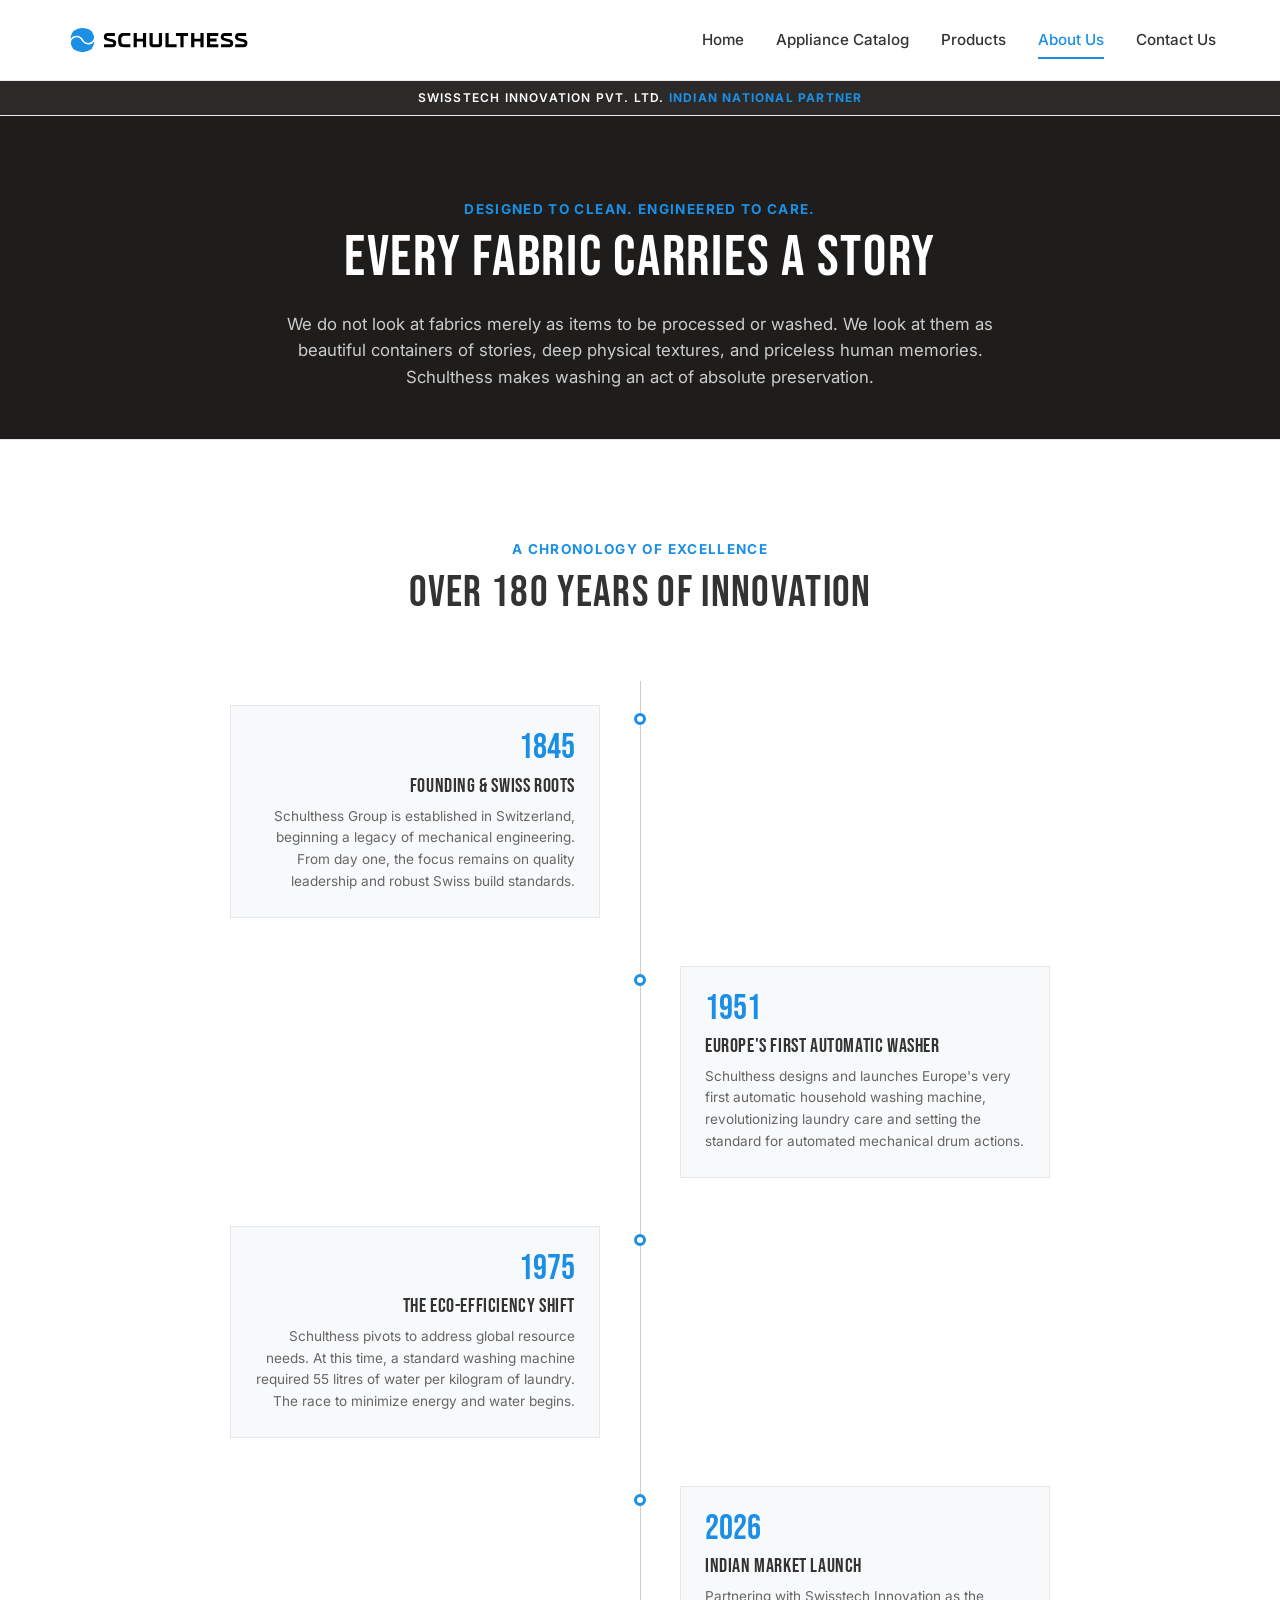
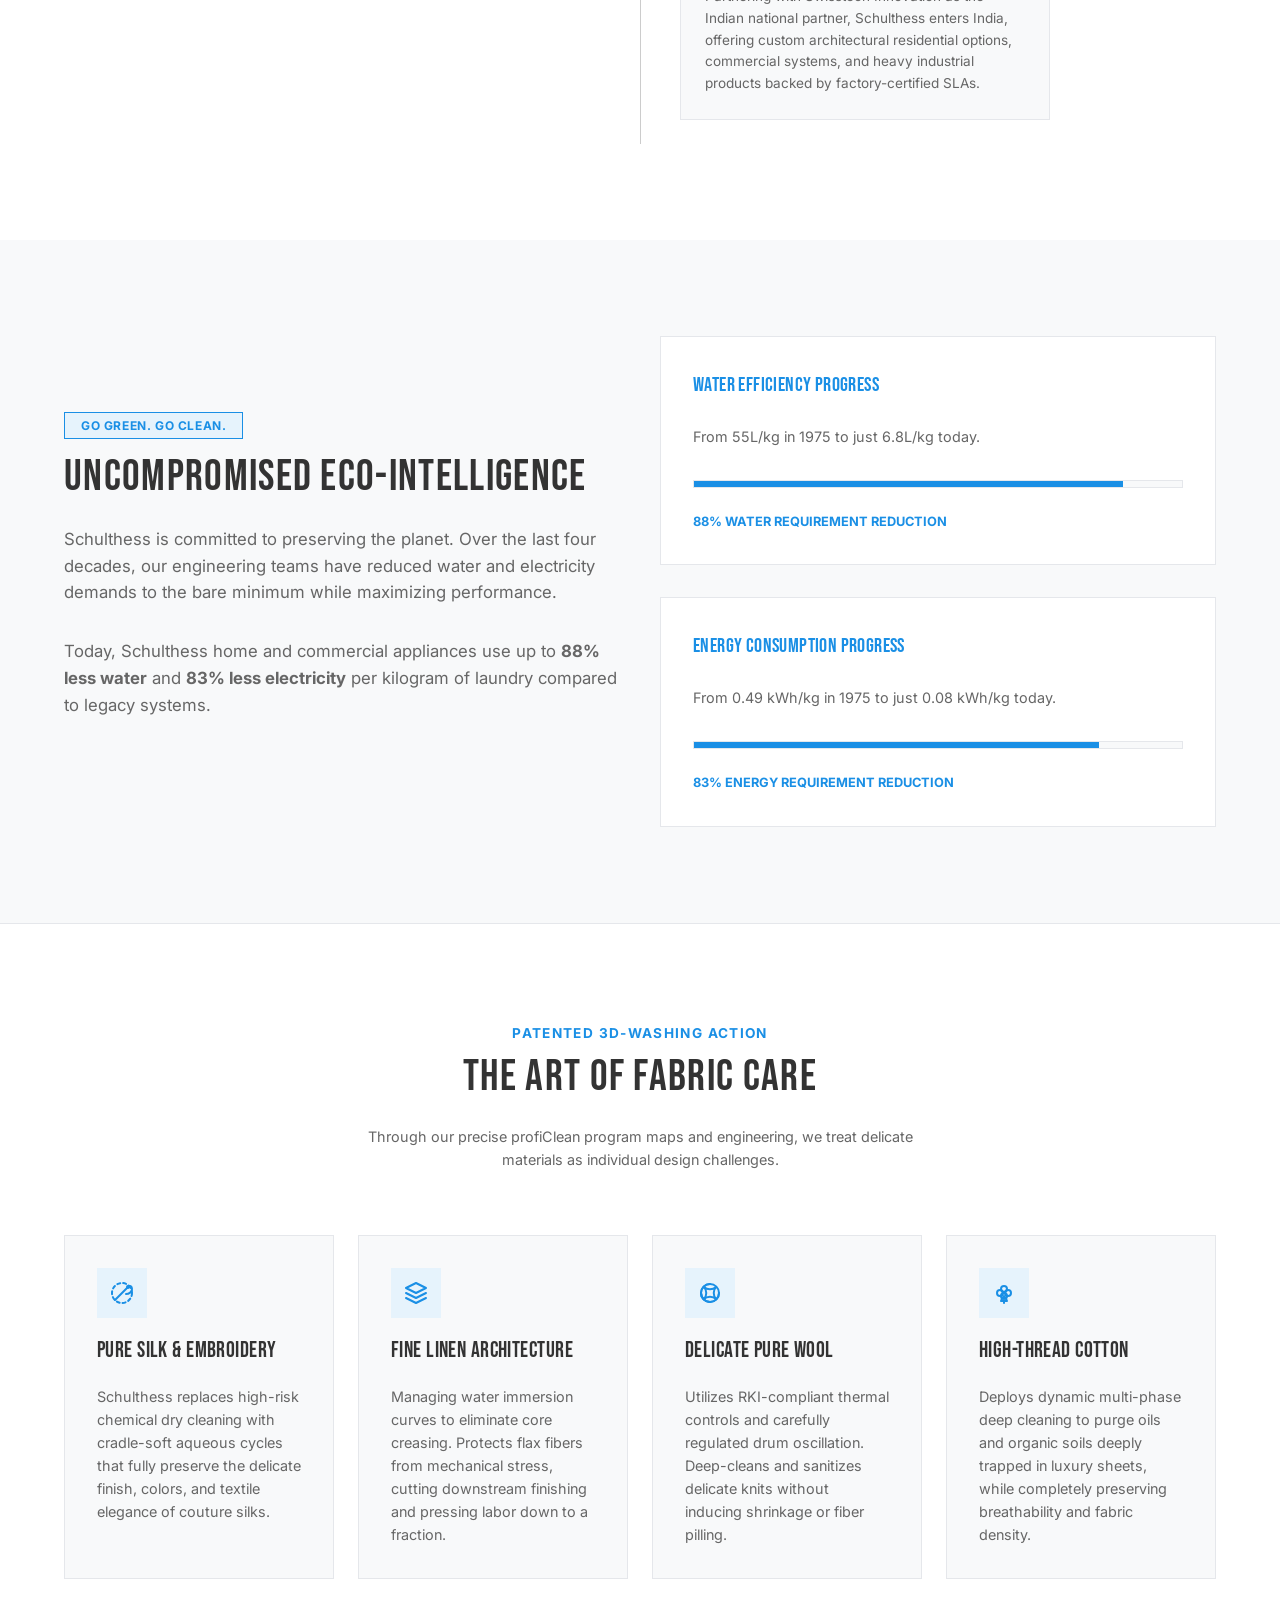
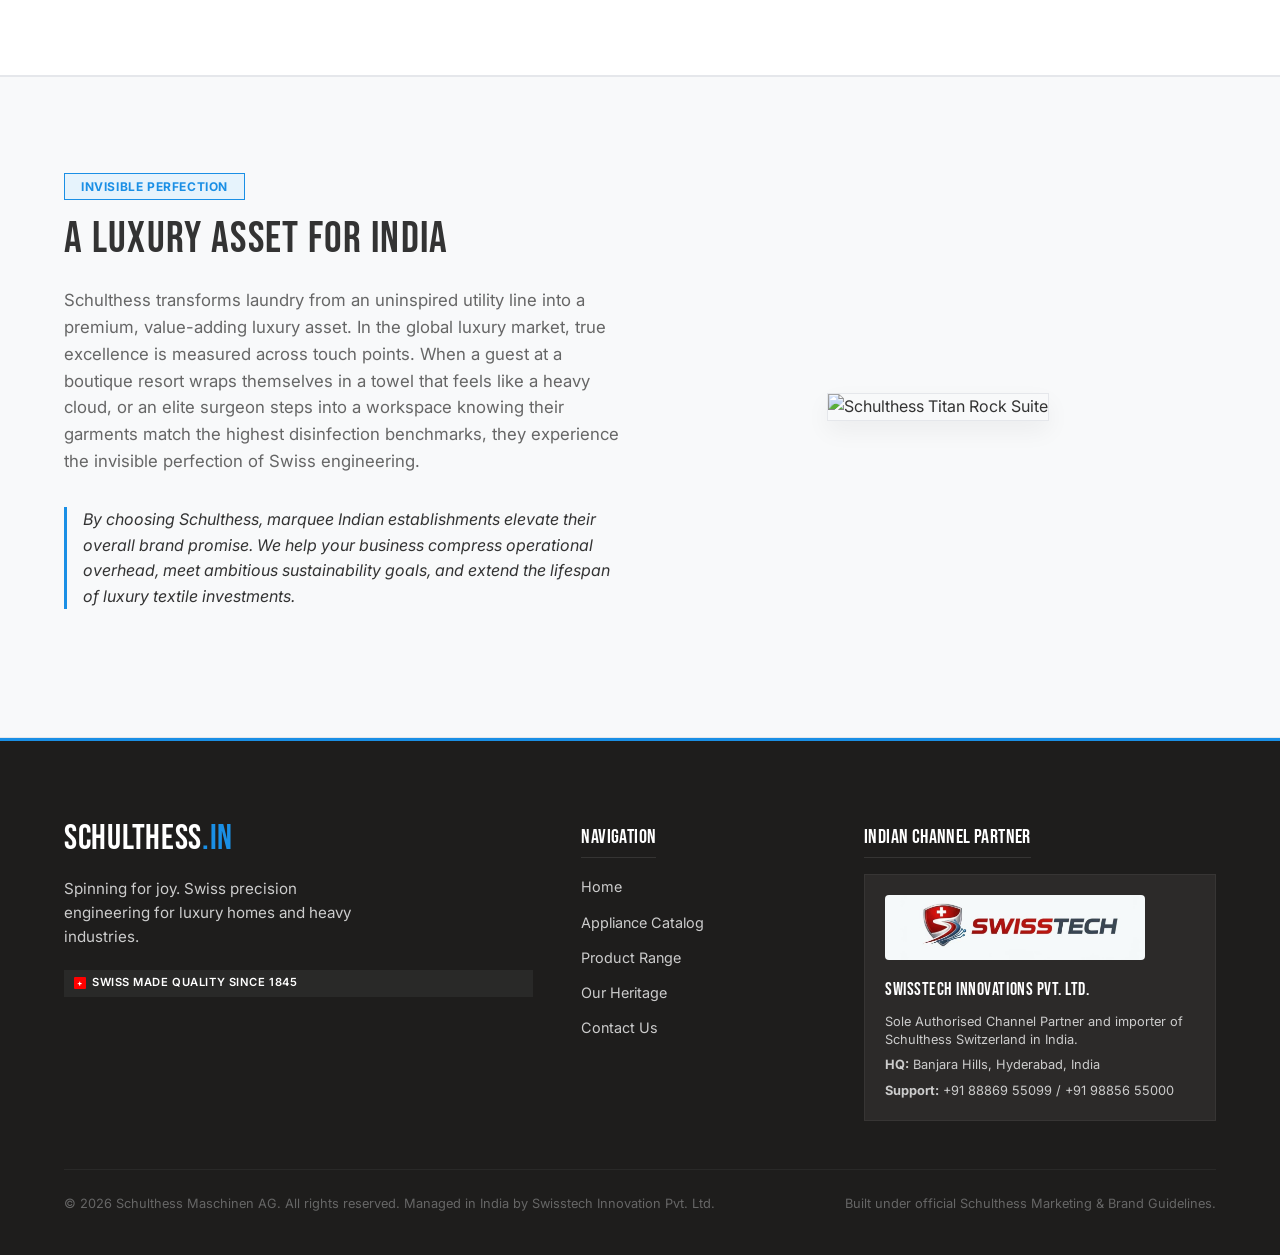
==== commit e369c265: "content: update copy from 'exclusive partner/distributor' to 'Indian National Partner' and replace '" ====
--- a/schulthess_in/website/about.html
+++ b/schulthess_in/website/about.html
@@ -34,7 +34,7 @@
 
   <!-- EXCLUSIVE TRUST BANNER -->
   <div class="trust-banner" id="trust-badge">
-    Swisstech Innovation Pvt. Ltd. <span>Exclusive National Distributor for India</span>
+    Swisstech Innovation Pvt. Ltd. <span>Indian National Partner</span>
   </div>
 
   <!-- ABOUT HERO -->
@@ -98,7 +98,7 @@
             <div class="timeline-date">2026</div>
             <h3 class="timeline-title">Indian Market Launch</h3>
             <p class="timeline-body">
-              Partnering exclusively with Swisstech Innovation, Schulthess enters the Indian subcontinent, offering custom architectural residential options, commercial systems, and heavy industrial products backed by factory-certified SLAs.
+              Partnering with Swisstech Innovation as the Indian national partner, Schulthess enters India, offering custom architectural residential options, commercial systems, and heavy industrial products backed by factory-certified SLAs.
             </p>
           </div>
         </div>
